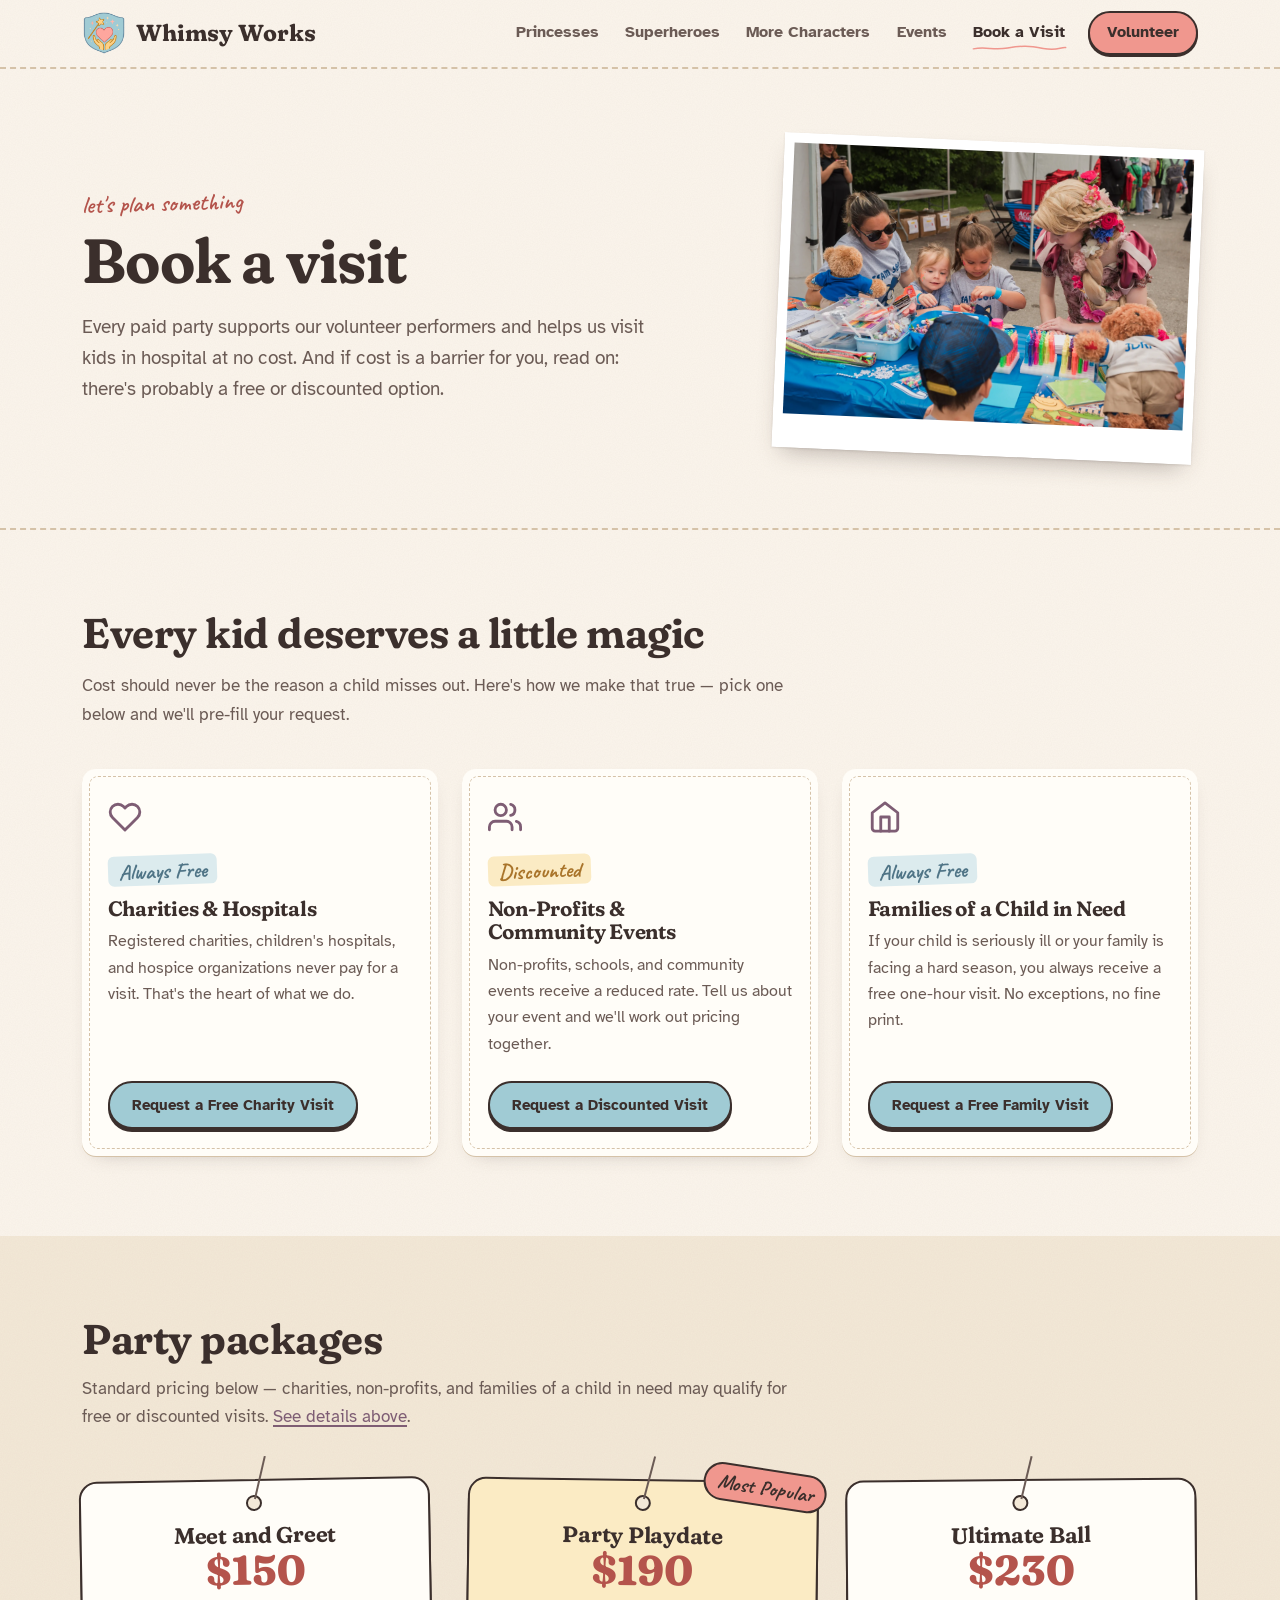
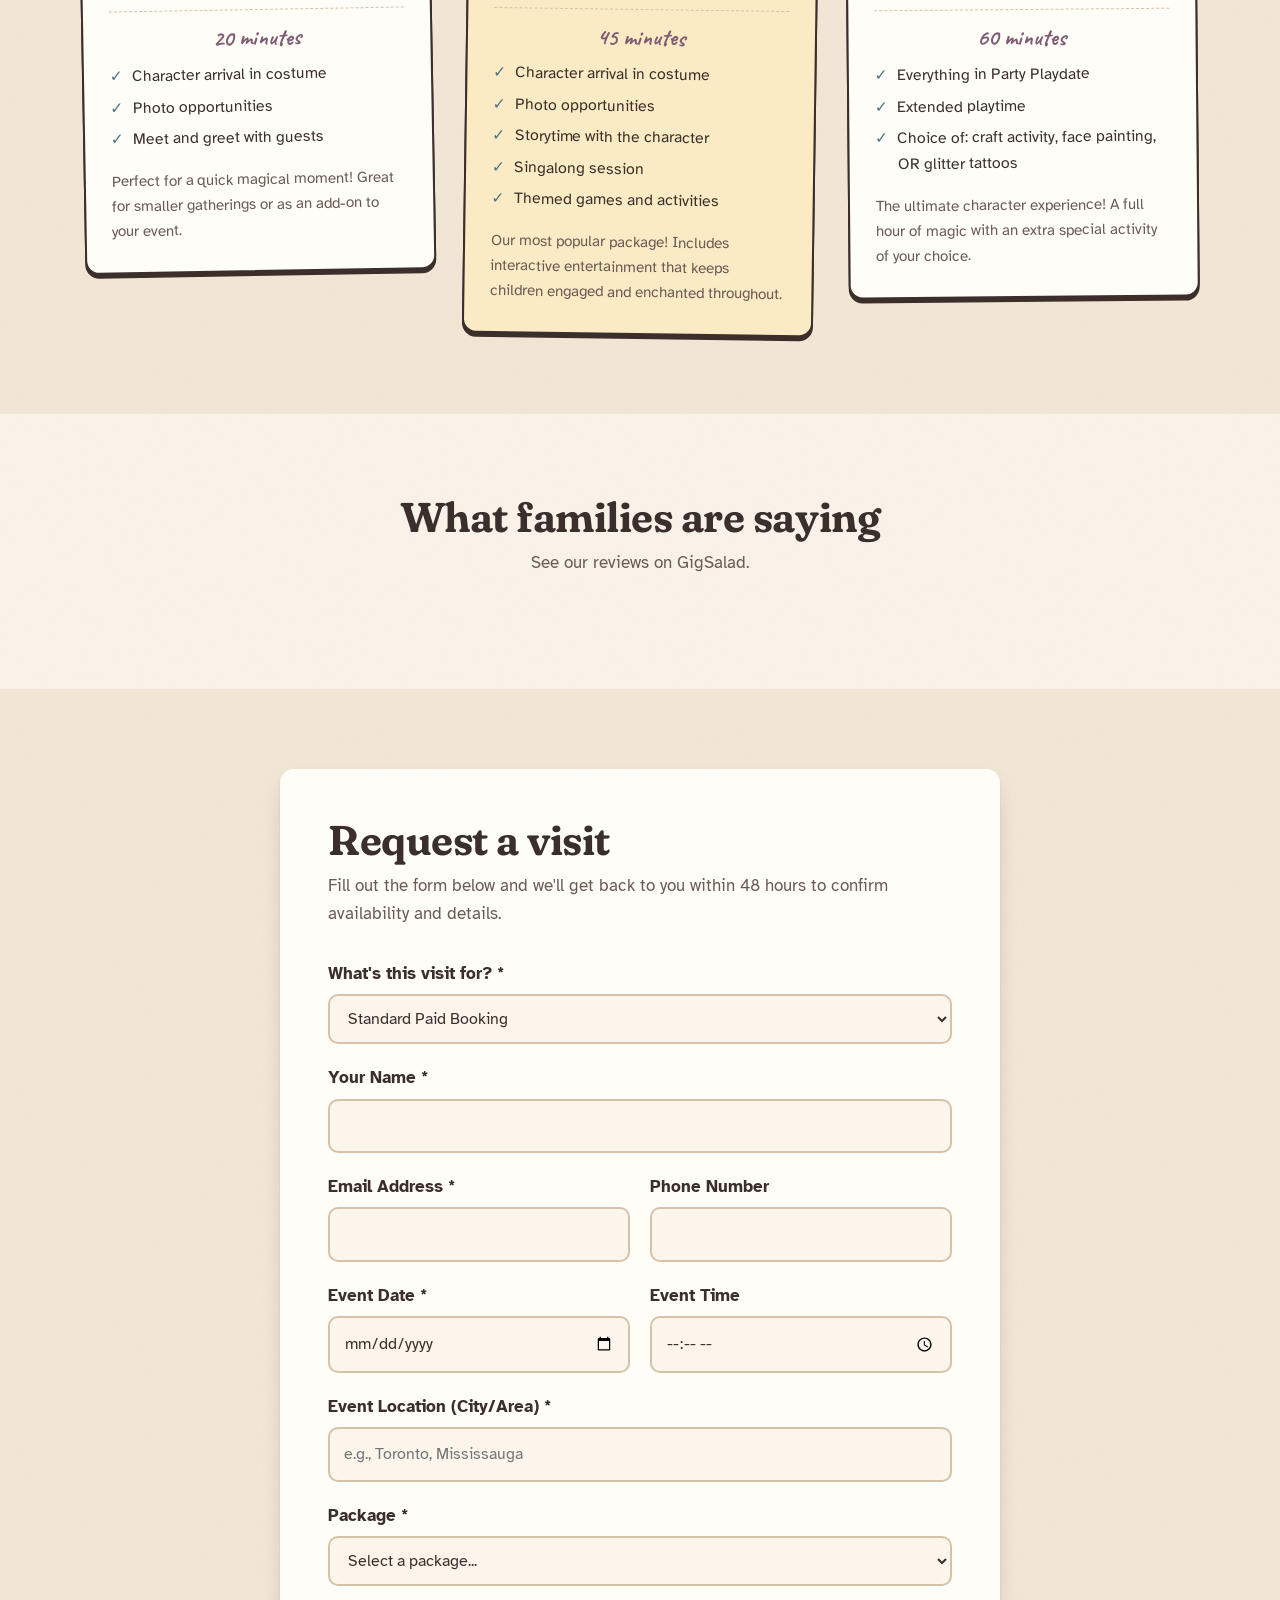
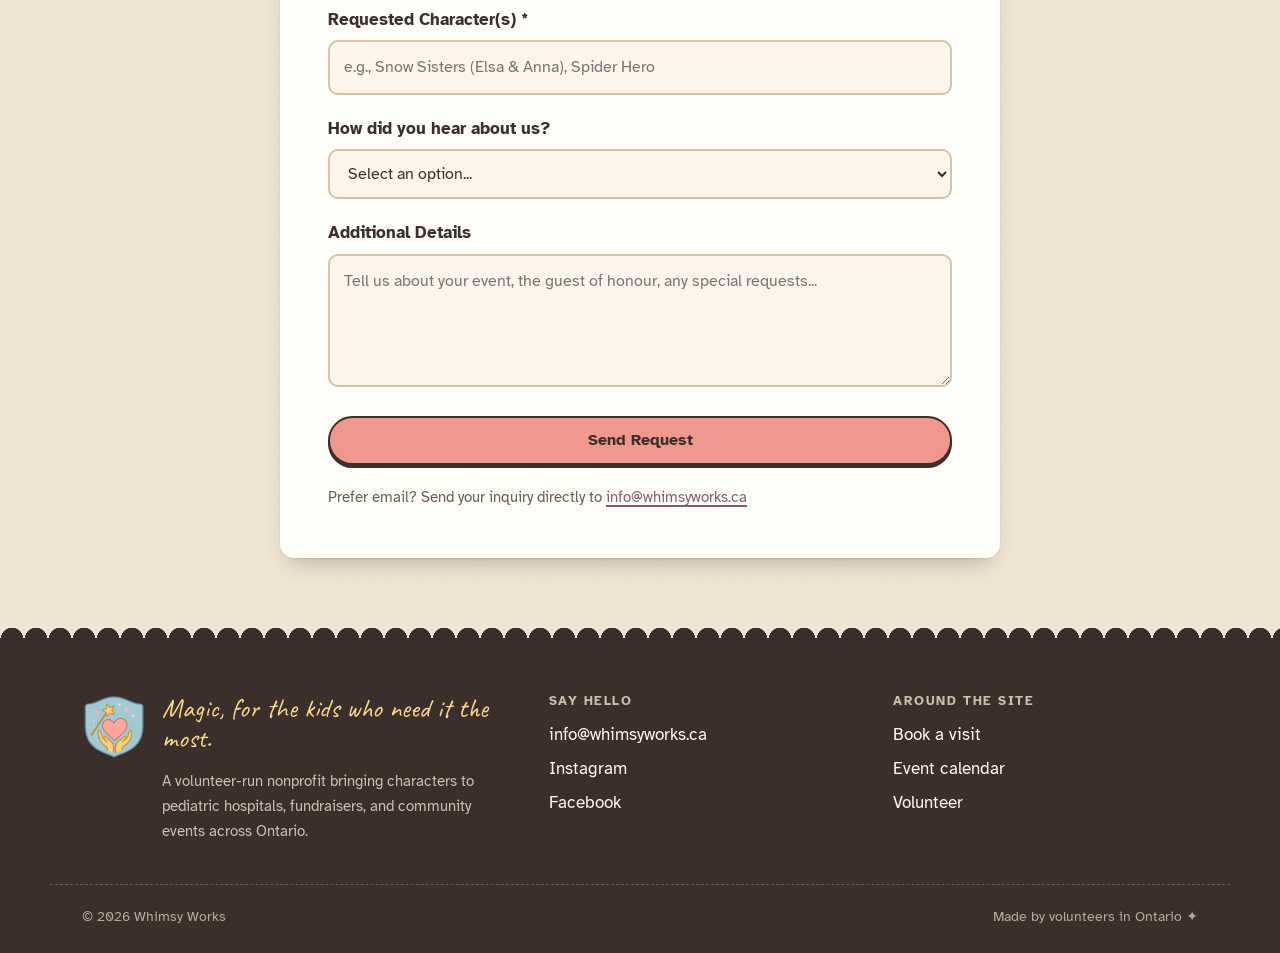
==== book.html @ db5d60ff "Redesign site with a homey, handmade look Warm paper background, flat colours from the shield logo, " ====
<!DOCTYPE html>
<html lang="en">
<head>
    <meta charset="UTF-8">
    <meta name="viewport" content="width=device-width, initial-scale=1.0">
    <title>Book a Visit - Whimsy Works</title>
    <link rel="icon" type="image/png" href="images/shield.webp">
    <meta name="description" content="Book a character visit for your party or event. Choose from our packages: Meet and Greet, Party Playdate, or Ultimate Ball.">
    <link rel="stylesheet" href="styles.css">
    <link rel="preconnect" href="https://fonts.googleapis.com">
    <link rel="preconnect" href="https://fonts.gstatic.com" crossorigin>
    <link href="https://fonts.googleapis.com/css2?family=Atkinson+Hyperlegible:ital,wght@0,400;0,700;1,400&family=Caveat:wght@500..700&family=Fraunces:ital,opsz,wght,SOFT,WONK@0,9..144,400..800,0..100,0..1;1,9..144,400..800,0..100,0..1&display=swap" rel="stylesheet">
</head>
<body>
    <!-- Header -->
    <header class="header">
        <div class="header-container">
            <a href="index.html" class="logo"><img src="images/shield.webp" alt="" class="logo-img" width="44" height="44">Whimsy Works</a>
            <button class="mobile-menu-btn" aria-label="Menu" aria-expanded="false">
                <span></span><span></span><span></span>
            </button>
            <nav class="nav" aria-label="Main">
                <a href="princesses.html" class="nav-link">Princesses</a>
                <a href="superheros.html" class="nav-link">Superheroes</a>
                <a href="more-characters.html" class="nav-link">More Characters</a>
                <a href="events.html" class="nav-link">Events</a>
                <a href="book.html" class="nav-link" aria-current="page">Book a Visit</a>
                <a href="volunteer.html" class="nav-link btn-primary">Volunteer</a>
            </nav>
        </div>
    </header>

    <!-- Page Hero -->
    <section class="page-hero page-hero-book">
        <div class="page-hero-overlay"></div>
        <div class="page-hero-content">
            <p class="kicker">let's plan something</p>
            <h1>Book a visit</h1>
            <p>Every paid party supports our volunteer performers and helps us visit kids in hospital at no cost. And if cost is a barrier for you, read on: there's probably a free or discounted option.</p>
        </div>
        <img src="images/event-5.webp" alt="Rapunzel making crafts with kids at a community event" class="page-hero-bg">
    </section>

    <!-- Community & Charity Access -->
    <section class="access-section" id="access-section">
        <div class="container">
            <h2>Every kid deserves a little magic</h2>
            <p class="access-intro">Cost should never be the reason a child misses out. Here's how we make that true — pick one below and we'll pre-fill your request.</p>
            <div class="access-grid">
                <div class="access-card">
                    <div class="access-icon" aria-hidden="true"><svg xmlns="http://www.w3.org/2000/svg" width="44" height="44" viewBox="0 0 24 24" fill="none" stroke="currentColor" stroke-width="2" stroke-linecap="round" stroke-linejoin="round"><path d="M20.84 4.61a5.5 5.5 0 0 0-7.78 0L12 5.67l-1.06-1.06a5.5 5.5 0 0 0-7.78 7.78l1.06 1.06L12 21.23l7.78-7.78 1.06-1.06a5.5 5.5 0 0 0 0-7.78z"/></svg></div>
                    <div class="access-badge access-badge-free">Always Free</div>
                    <h3>Charities &amp; Hospitals</h3>
                    <p>Registered charities, children's hospitals, and hospice organizations never pay for a visit. That's the heart of what we do.</p>
                    <button type="button" class="btn btn-secondary access-cta" data-visit-type="Charity or Hospital Visit (Free)">Request a Free Charity Visit</button>
                </div>
                <div class="access-card">
                    <div class="access-icon" aria-hidden="true"><svg xmlns="http://www.w3.org/2000/svg" width="44" height="44" viewBox="0 0 24 24" fill="none" stroke="currentColor" stroke-width="2" stroke-linecap="round" stroke-linejoin="round"><path d="M17 21v-2a4 4 0 0 0-4-4H5a4 4 0 0 0-4 4v2"/><circle cx="9" cy="7" r="4"/><path d="M23 21v-2a4 4 0 0 0-3-3.87"/><path d="M16 3.13a4 4 0 0 1 0 7.75"/></svg></div>
                    <div class="access-badge access-badge-discount">Discounted</div>
                    <h3>Non-Profits &amp; Community Events</h3>
                    <p>Non-profits, schools, and community events receive a reduced rate. Tell us about your event and we'll work out pricing together.</p>
                    <button type="button" class="btn btn-secondary access-cta" data-visit-type="Non-Profit / Community Event (Discounted)">Request a Discounted Visit</button>
                </div>
                <div class="access-card">
                    <div class="access-icon" aria-hidden="true"><svg xmlns="http://www.w3.org/2000/svg" width="44" height="44" viewBox="0 0 24 24" fill="none" stroke="currentColor" stroke-width="2" stroke-linecap="round" stroke-linejoin="round"><path d="M3 9l9-7 9 7v11a2 2 0 0 1-2 2H5a2 2 0 0 1-2-2z"/><polyline points="9 22 9 12 15 12 15 22"/></svg></div>
                    <div class="access-badge access-badge-free">Always Free</div>
                    <h3>Families of a Child in Need</h3>
                    <p>If your child is seriously ill or your family is facing a hard season, you always receive a free one-hour visit. No exceptions, no fine print.</p>
                    <button type="button" class="btn btn-secondary access-cta" data-visit-type="Family of a Child in Need (Free 1-Hour Visit)">Request a Free Family Visit</button>
                </div>
            </div>
        </div>
    </section>

    <!-- Packages Section -->
    <section class="packages">
        <div class="container">
            <h2>Party packages</h2>
            <p class="packages-note">Standard pricing below — charities, non-profits, and families of a child in need may qualify for free or discounted visits. <a href="#access-section">See details above</a>.</p>
            <div class="packages-grid">
                <!-- Meet and Greet -->
                <div class="package-card">
                    <div class="package-header">
                        <h3>Meet and Greet</h3>
                        <p class="package-price">$150</p>
                    </div>
                    <div class="package-body">
                        <p class="package-duration">20 minutes</p>
                        <ul class="package-features">
                            <li>Character arrival in costume</li>
                            <li>Photo opportunities</li>
                            <li>Meet and greet with guests</li>
                        </ul>
                        <p class="package-description">Perfect for a quick magical moment! Great for smaller gatherings or as an add-on to your event.</p>
                    </div>
                </div>

                <!-- Party Playdate -->
                <div class="package-card featured">
                    <div class="package-badge">Most Popular</div>
                    <div class="package-header">
                        <h3>Party Playdate</h3>
                        <p class="package-price">$190</p>
                    </div>
                    <div class="package-body">
                        <p class="package-duration">45 minutes</p>
                        <ul class="package-features">
                            <li>Character arrival in costume</li>
                            <li>Photo opportunities</li>
                            <li>Storytime with the character</li>
                            <li>Singalong session</li>
                            <li>Themed games and activities</li>
                        </ul>
                        <p class="package-description">Our most popular package! Includes interactive entertainment that keeps children engaged and enchanted throughout.</p>
                    </div>
                </div>

                <!-- Ultimate Ball -->
                <div class="package-card">
                    <div class="package-header">
                        <h3>Ultimate Ball</h3>
                        <p class="package-price">$230</p>
                    </div>
                    <div class="package-body">
                        <p class="package-duration">60 minutes</p>
                        <ul class="package-features">
                            <li>Everything in Party Playdate</li>
                            <li>Extended playtime</li>
                            <li>Choice of: craft activity, face painting, OR glitter tattoos</li>
                        </ul>
                        <p class="package-description">The ultimate character experience! A full hour of magic with an extra special activity of your choice.</p>
                    </div>
                </div>
            </div>
        </div>
    </section>

    <!-- Reviews Section -->
    <section class="reviews-section">
        <div class="container">
            <h2>What families are saying</h2>
            <p class="reviews-intro">See our reviews on GigSalad.</p>
            <div class="reviews-widget-wrapper">
                <div id="gigsalad-reviews-widget"></div>
                <script>var gsReviewWidget;(function(d,t){var s=d.createElement(t),options={path:'266916',maxWidth:600,count:3};s.src='https://www.gigsalad.com/js/gigsalad-reviews-widget.min.js';s.onload=s.onreadystatechange=function(){var rs=this.readyState;if(rs)if(rs!='complete')if(rs!='loaded')return;try{gsReviewWidget=new GsReviewsWidget(options);gsReviewWidget.display();}catch(e){}};var scr=d.getElementsByTagName(t)[0];var par=scr.parentNode;par.insertBefore(s,scr);})(document,'script');</script>
            </div>
        </div>
    </section>

    <!-- Booking Form Section -->
    <section class="booking-form-section" id="request-a-visit">
        <div class="container">
            <div class="form-wrapper">
                <h2>Request a visit</h2>
                <p>Fill out the form below and we'll get back to you within 48 hours to confirm availability and details.</p>

                <form class="booking-form" id="booking-form" action="https://api.web3forms.com/submit" method="POST">
                                        <input type="hidden" name="access_key" value="8b699752-5b68-4b1d-9267-5977ebfcdfd6">
                    <input type="hidden" name="subject" value="New Booking Request — Whimsy Works">
                    <input type="hidden" name="from_name" value="Whimsy Works Website">
                    <!-- Honeypot spam filter -->
                    <input type="checkbox" name="botcheck" style="display:none">

                    <div class="form-group">
                        <label for="visit-type">What's this visit for? *</label>
                        <select id="visit-type" name="visit-type" required>
                            <option value="Standard Paid Booking">Standard Paid Booking</option>
                            <option value="Charity or Hospital Visit (Free)">Charity or Hospital Visit (Free)</option>
                            <option value="Non-Profit / Community Event (Discounted)">Non-Profit / Community Event (Discounted)</option>
                            <option value="Family of a Child in Need (Free 1-Hour Visit)">Family of a Child in Need (Free 1-Hour Visit)</option>
                        </select>
                        <p id="visit-type-note" class="visit-type-note" style="display:none;"></p>
                    </div>

                    <div class="form-group">
                        <label for="name">Your Name *</label>
                        <input type="text" id="name" name="name" required>
                    </div>

                    <div class="form-row">
                        <div class="form-group">
                            <label for="email">Email Address *</label>
                            <input type="email" id="email" name="email" required>
                        </div>
                        <div class="form-group">
                            <label for="phone">Phone Number</label>
                            <input type="tel" id="phone" name="phone">
                        </div>
                    </div>

                    <div class="form-row">
                        <div class="form-group">
                            <label for="event-date">Event Date *</label>
                            <input type="date" id="event-date" name="event-date" required>
                        </div>
                        <div class="form-group">
                            <label for="event-time">Event Time</label>
                            <input type="time" id="event-time" name="event-time">
                        </div>
                    </div>

                    <div class="form-group">
                        <label for="location">Event Location (City/Area) *</label>
                        <input type="text" id="location" name="location" placeholder="e.g., Toronto, Mississauga" required>
                    </div>

                    <div class="form-group">
                        <label for="package">Package *</label>
                        <select id="package" name="package" required>
                            <option value="">Select a package...</option>
                            <option value="Meet and Greet ($150 - 20 min)">Meet and Greet ($150 - 20 min)</option>
                            <option value="Party Playdate ($190 - 45 min)">Party Playdate ($190 - 45 min)</option>
                            <option value="Ultimate Ball ($230 - 60 min)">Ultimate Ball ($230 - 60 min)</option>
                        </select>
                    </div>

                    <div class="form-group">
                        <label for="character">Requested Character(s) *</label>
                        <input type="text" id="character" name="character" placeholder="e.g., Snow Sisters (Elsa & Anna), Spider Hero" required>
                    </div>

                    <div class="form-group">
                        <label for="how-heard">How did you hear about us?</label>
                        <select id="how-heard" name="how-heard">
                            <option value="">Select an option...</option>
                            <option value="Through Starlight">Through Starlight</option>
                            <option value="Through the Children's Book Bank">Through the Children's Book Bank</option>
                            <option value="Another charity event">Another charity event</option>
                            <option value="Heard from a friend">Heard from a friend</option>
                            <option value="Other">Other</option>
                        </select>
                    </div>

                    <div class="form-group">
                        <label for="details">Additional Details</label>
                        <textarea id="details" name="details" rows="4" placeholder="Tell us about your event, the guest of honour, any special requests..."></textarea>
                    </div>

                    <button type="submit" class="btn btn-primary btn-full" id="booking-submit">Send Request</button>

                    <div id="booking-success" style="display:none" class="booking-success">
                        <p>Got it, thank you! We'll be in touch within 48 hours.</p>
                    </div>
                    <div id="booking-error" style="display:none" class="booking-error">
                        <p>Something went wrong. Please email us directly at <a href="mailto:info@whimsyworks.ca">info@whimsyworks.ca</a>.</p>
                    </div>
                </form>

                <p class="form-note">Prefer email? Send your inquiry directly to <a href="mailto:info@whimsyworks.ca">info@whimsyworks.ca</a></p>
            </div>
        </div>
    </section>

    <!-- Footer -->
    <footer class="footer">
        <div class="container footer-inner">
            <div class="footer-brand">
                <img src="images/shield.webp" alt="" class="footer-shield" width="64" height="64">
                <div>
                    <p class="footer-tagline">Magic, for the kids who need it the most.</p>
                    <p class="footer-small">A volunteer-run nonprofit bringing characters to pediatric hospitals, fundraisers, and community events across Ontario.</p>
                </div>
            </div>
            <div class="footer-col">
                <h4>Say hello</h4>
                <ul>
                    <li><a href="mailto:info@whimsyworks.ca">info@whimsyworks.ca</a></li>
                    <li><a href="https://instagram.com/WhimsyWorking" target="_blank" rel="noopener">Instagram</a></li>
                    <li><a href="https://facebook.com/WhimsyWorking" target="_blank" rel="noopener">Facebook</a></li>
                </ul>
            </div>
            <div class="footer-col">
                <h4>Around the site</h4>
                <ul>
                    <li><a href="book.html">Book a visit</a></li>
                    <li><a href="events.html">Event calendar</a></li>
                    <li><a href="volunteer.html">Volunteer</a></li>
                </ul>
            </div>
        </div>
        <div class="container footer-bottom">
            <p>&copy; <span class="footer-year">2026</span> Whimsy Works</p>
            <p>Made by volunteers in Ontario ✦</p>
        </div>
    </footer>

    <script src="script.js"></script>
</body>
</html>
---- styles.css ----
/* =============================================
   WHIMSY WORKS — stylesheet
   ---------------------------------------------
   The look: a craft table. Warm paper, taped-up
   snapshots, stitched edges, handwritten notes.
   Colours come straight from the shield logo.
   ============================================= */

:root {
    /* Paper & ink */
    --paper: #FBF5EC;
    --paper-deep: #F3E8D7;
    --card: #FFFDF8;
    --ink: #3B2F2C;
    --ink-soft: #6B5B55;
    --line: #E6D8C4;
    --line-strong: #D5C2A8;

    /* From the shield */
    --sky: #A0CBD4;
    --sky-soft: #DCEBEE;
    --sky-deep: #4F7486;
    --coral: #F0978E;
    --coral-soft: #FCE1DC;
    --coral-deep: #B4544C;
    --butter: #F6D68E;
    --butter-soft: #FBEBC4;
    --butter-deep: #A9742A;
    --mauve: #7E5D74;
    --mauve-soft: #EDE3EA;

    --font-display: 'Fraunces', Georgia, 'Times New Roman', serif;
    --font-body: 'Atkinson Hyperlegible', system-ui, -apple-system, 'Segoe UI', sans-serif;
    --font-hand: 'Caveat', 'Comic Sans MS', cursive;

    --radius: 14px;
    --max-width: 1180px;
    --gutter: clamp(1rem, 4vw, 2rem);

    --shadow-photo: 0 1px 2px rgba(59, 47, 44, 0.10), 0 12px 24px -10px rgba(59, 47, 44, 0.35);

    /* Paper grain — a tiny inline SVG, so no extra request */
    --grain: url("data:image/svg+xml,%3Csvg xmlns='http://www.w3.org/2000/svg' width='180' height='180'%3E%3Cfilter id='n'%3E%3CfeTurbulence type='fractalNoise' baseFrequency='.85' numOctaves='2' stitchTiles='stitch'/%3E%3CfeColorMatrix values='0 0 0 0 .42 0 0 0 0 .33 0 0 0 0 .24 0 0 0 .07 0'/%3E%3C/filter%3E%3Crect width='100%25' height='100%25' filter='url(%23n)'/%3E%3C/svg%3E");
    /* Hand-drawn underline */
    --squiggle: url("data:image/svg+xml,%3Csvg xmlns='http://www.w3.org/2000/svg' viewBox='0 0 200 14' preserveAspectRatio='none'%3E%3Cpath d='M3 9 C 30 3, 45 13, 75 7 S 120 2, 150 8 S 185 5, 197 6' fill='none' stroke='%23F0978E' stroke-width='3.5' stroke-linecap='round'/%3E%3C/svg%3E");
}

/* ---------- Base ---------- */
*, *::before, *::after { box-sizing: border-box; margin: 0; padding: 0; }

html { scroll-behavior: smooth; -webkit-text-size-adjust: 100%; }

body {
    font-family: var(--font-body);
    font-size: 1.0625rem;
    line-height: 1.65;
    color: var(--ink);
    background: var(--paper) var(--grain);
    overflow-x: hidden;
}

img { max-width: 100%; height: auto; display: block; }

a { color: var(--mauve); text-decoration-thickness: 1.5px; text-underline-offset: 3px; }
a:hover { color: var(--coral-deep); }

h1, h2, h3, h4 {
    font-family: var(--font-display);
    font-variation-settings: "SOFT" 100, "WONK" 1;
    font-weight: 650;
    line-height: 1.12;
    letter-spacing: -0.012em;
    color: var(--ink);
    text-wrap: balance;
}

h1 { font-size: clamp(2.3rem, 5.5vw, 3.9rem); }
h2 { font-size: clamp(1.8rem, 3.6vw, 2.6rem); }
h3 { font-size: 1.3rem; }

p + p { margin-top: 1em; }

strong { font-weight: 700; }

:focus-visible { outline: 3px solid var(--sky-deep); outline-offset: 3px; border-radius: 4px; }

[id] { scroll-margin-top: 96px; }

.container {
    width: 100%;
    max-width: var(--max-width);
    margin: 0 auto;
    padding: 0 var(--gutter);
}

/* ---------- Little reusable bits ---------- */

/* Handwritten note text */
.hand,
.kicker {
    font-family: var(--font-hand);
    font-weight: 600;
    line-height: 1.15;
}

.kicker {
    font-size: 1.45rem;
    color: var(--coral-deep);
    margin-bottom: 0.4rem;
    transform: rotate(-1.5deg);
    transform-origin: left;
}

.squiggle {
    background: var(--squiggle) no-repeat left bottom / 100% 0.38em;
    padding-bottom: 0.12em;
}

.section-head { max-width: 640px; margin-bottom: 2.5rem; }
.section-head p { color: var(--ink-soft); margin-top: 0.75rem; }
.section-head.center { margin-left: auto; margin-right: auto; text-align: center; }
.section-head.center .kicker { transform-origin: center; }

/* Polaroid-style snapshot */
.snap {
    position: relative;
    background: #fff;
    padding: 10px 10px 0;
    box-shadow: var(--shadow-photo);
    transform: rotate(var(--tilt, 0deg));
}

.snap img {
    width: 100%;
    aspect-ratio: var(--ratio, 4 / 5);
    object-fit: cover;
    object-position: var(--focus, center top);
    background: var(--paper-deep);
}

.snap figcaption {
    font-family: var(--font-hand);
    font-size: 1.35rem;
    font-weight: 600;
    line-height: 1.15;
    color: var(--ink);
    text-align: center;
    padding: 0.55rem 0.4rem 0.7rem;
}

/* Washi tape */
.taped::before {
    content: "";
    position: absolute;
    z-index: 3;
    top: -13px;
    left: 50%;
    width: 92px;
    height: 26px;
    transform: translateX(-50%) rotate(var(--tape-tilt, -4deg));
    background: rgba(246, 214, 142, 0.78);
    clip-path: polygon(0 10%, 5% 0, 95% 8%, 100% 0, 97% 50%, 100% 100%, 94% 92%, 5% 100%, 0 90%, 3% 50%);
}
.taped.tape-sky::before { background: rgba(160, 203, 212, 0.8); }
.taped.tape-coral::before { background: rgba(240, 151, 142, 0.7); }

/* Stitched card: a dashed "seam" just inside the edge */
.stitched {
    position: relative;
    background: var(--card);
    border-radius: var(--radius);
    box-shadow: 0 1px 0 var(--line-strong), 0 8px 20px -14px rgba(59, 47, 44, 0.4);
}
.stitched::after {
    content: "";
    position: absolute;
    inset: 7px;
    border: 1.5px dashed var(--line-strong);
    border-radius: calc(var(--radius) - 5px);
    pointer-events: none;
}

/* ---------- Buttons ---------- */
.btn {
    display: inline-flex;
    align-items: center;
    justify-content: center;
    gap: 0.5rem;
    font-family: var(--font-body);
    font-weight: 700;
    font-size: 1rem;
    line-height: 1.2;
    padding: 0.8rem 1.4rem;
    border-radius: 999px;
    border: 2px solid var(--ink);
    background: var(--card);
    color: var(--ink);
    text-decoration: none;
    box-shadow: 0 3px 0 var(--ink);
    cursor: pointer;
    transition: transform 0.12s ease, box-shadow 0.12s ease, background-color 0.15s ease;
}
.btn:hover { color: var(--ink); transform: translateY(-1px); box-shadow: 0 4px 0 var(--ink); }
.btn:active { transform: translateY(2px); box-shadow: 0 1px 0 var(--ink); }
.btn:disabled { opacity: 0.6; cursor: wait; }

.btn-primary, .btn-hero { background: var(--coral); }
.btn-primary:hover, .btn-hero:hover { background: #F4A8A0; }
.btn-secondary { background: var(--sky); }
.btn-secondary:hover { background: #B3D6DE; }
.btn-butter { background: var(--butter); }
.btn-outline, .btn-outline-dark, .btn-ghost { background: transparent; }
.btn-outline:hover, .btn-outline-dark:hover, .btn-ghost:hover { background: var(--card); }
.btn-full { width: 100%; }
.btn-sm { padding: 0.5rem 1rem; font-size: 0.92rem; }

.btn-row { display: flex; flex-wrap: wrap; gap: 0.9rem; align-items: center; }

/* ---------- Header ---------- */
.header {
    position: sticky;
    top: 0;
    z-index: 100;
    background: var(--paper) var(--grain);
    border-bottom: 2px dashed var(--line-strong);
}

.header-container {
    display: flex;
    align-items: center;
    justify-content: space-between;
    gap: 1rem;
    max-width: var(--max-width);
    margin: 0 auto;
    padding: 0.7rem var(--gutter);
}

.logo {
    display: flex;
    align-items: center;
    gap: 0.6rem;
    font-family: var(--font-display);
    font-variation-settings: "SOFT" 100, "WONK" 1;
    font-size: 1.45rem;
    font-weight: 700;
    color: var(--ink);
    text-decoration: none;
    white-space: nowrap;
}
.logo:hover { color: var(--ink); }
.logo-img { width: 44px; height: 44px; transition: transform 0.3s ease; }
.logo:hover .logo-img { transform: rotate(-8deg); }

.nav { display: flex; align-items: center; gap: 0.25rem; }

.nav-link {
    position: relative;
    font-weight: 700;
    font-size: 0.98rem;
    color: var(--ink-soft);
    text-decoration: none;
    padding: 0.45rem 0.7rem;
    border-radius: 8px;
}
.nav-link:hover { color: var(--ink); }
.nav-link[aria-current="page"] { color: var(--ink); }
.nav-link:not(.btn-primary)[aria-current="page"]::after,
.nav-link:not(.btn-primary):hover::after {
    content: "";
    position: absolute;
    left: 0.6rem;
    right: 0.6rem;
    bottom: 0.15rem;
    height: 0.4em;
    background: var(--squiggle) no-repeat center / 100% 100%;
}

.nav .btn-primary {
    margin-left: 0.5rem;
    color: var(--ink);
    background: var(--coral);
    border: 2px solid var(--ink);
    border-radius: 999px;
    padding: 0.45rem 1.05rem;
    box-shadow: 0 2px 0 var(--ink);
}
.nav .btn-primary:hover { background: #F4A8A0; }

.mobile-menu-btn {
    display: none;
    flex-direction: column;
    justify-content: center;
    gap: 5px;
    width: 46px;
    height: 46px;
    padding: 11px;
    background: var(--card);
    border: 2px solid var(--ink);
    border-radius: 12px;
    cursor: pointer;
}
.mobile-menu-btn span {
    display: block;
    height: 2.5px;
    background: var(--ink);
    border-radius: 2px;
    transition: transform 0.25s ease, opacity 0.2s ease;
}
.mobile-menu-btn.active span:nth-child(1) { transform: translateY(7.5px) rotate(45deg); }
.mobile-menu-btn.active span:nth-child(2) { opacity: 0; }
.mobile-menu-btn.active span:nth-child(3) { transform: translateY(-7.5px) rotate(-45deg); }

@media (max-width: 960px) {
    .mobile-menu-btn { display: flex; }
    .nav {
        display: none;
        position: absolute;
        top: 100%;
        left: 0;
        right: 0;
        flex-direction: column;
        align-items: stretch;
        gap: 0;
        padding: 0.5rem var(--gutter) 1.25rem;
        background: var(--paper) var(--grain);
        border-bottom: 2px dashed var(--line-strong);
        box-shadow: 0 14px 20px -16px rgba(59, 47, 44, 0.35);
    }
    .nav.active { display: flex; }
    .nav-link { padding: 0.8rem 0.25rem; font-size: 1.1rem; border-bottom: 1px dashed var(--line); border-radius: 0; }
    .nav-link:not(.btn-primary)[aria-current="page"]::after,
    .nav-link:not(.btn-primary):hover::after { display: none; }
    .nav-link[aria-current="page"] { color: var(--coral-deep); }
    .nav .btn-primary { margin: 1rem 0 0; text-align: center; border-bottom: 2px solid var(--ink); }
}

/* ---------- Footer ---------- */
.footer {
    margin-top: 0;
    background: var(--ink);
    color: #EFE6DA;
    padding: 3.5rem 0 1.5rem;
    position: relative;
}
/* scalloped top edge, like a bunting / pinking-shear cut */
.footer::before {
    content: "";
    position: absolute;
    top: -11px;
    left: 0;
    right: 0;
    height: 12px;
    background: radial-gradient(circle at 12px 12px, var(--ink) 11px, transparent 11.5px) repeat-x;
    background-size: 24px 12px;
}

.footer-inner {
    display: grid;
    grid-template-columns: 1.4fr 1fr 1fr;
    gap: 2.5rem;
}

.footer-brand { display: flex; gap: 1rem; align-items: flex-start; }
.footer-shield { width: 64px; height: auto; flex-shrink: 0; }
.footer-tagline {
    font-family: var(--font-hand);
    font-size: 1.7rem;
    line-height: 1.1;
    color: var(--butter);
    margin-bottom: 0.5rem;
}
.footer-small { color: #CDBFB0; font-size: 0.95rem; }

.footer h4 {
    font-family: var(--font-body);
    font-size: 0.8rem;
    letter-spacing: 0.12em;
    text-transform: uppercase;
    color: #CDBFB0;
    margin-bottom: 0.8rem;
}
.footer-col ul { list-style: none; display: grid; gap: 0.35rem; }
.footer a { color: #FFF7EC; text-decoration: none; }
.footer a:hover { color: var(--butter); text-decoration: underline; }

.footer-bottom {
    margin-top: 2.5rem;
    padding-top: 1.25rem;
    border-top: 1.5px dashed rgba(239, 230, 218, 0.25);
    font-size: 0.88rem;
    color: #B8A999;
    display: flex;
    flex-wrap: wrap;
    justify-content: space-between;
    gap: 0.5rem;
}
.footer-bottom p + p { margin-top: 0; }

@media (max-width: 820px) {
    .footer-inner { grid-template-columns: 1fr 1fr; }
    .footer-brand { grid-column: 1 / -1; }
}
@media (max-width: 480px) {
    .footer-inner { grid-template-columns: 1fr; }
}

/* =============================================
   HOMEPAGE
   ============================================= */
.section { padding: clamp(3.5rem, 8vw, 6rem) 0; }
.section-alt { background: var(--paper-deep) var(--grain); }

/* ---------- Hero ---------- */
.home-hero { padding: clamp(2.5rem, 6vw, 4.5rem) 0 clamp(3.5rem, 8vw, 6rem); overflow: hidden; }

.home-hero-grid {
    display: grid;
    grid-template-columns: 1.08fr 1fr;
    gap: clamp(2rem, 5vw, 4rem);
    align-items: center;
}

.home-hero h1 { margin-bottom: 1.25rem; }
.home-hero .lede { font-size: 1.2rem; color: var(--ink-soft); max-width: 34rem; margin-bottom: 2rem; }

.hero-note {
    margin-top: 2rem;
    display: inline-flex;
    gap: 0.6rem;
    align-items: flex-start;
    max-width: 30rem;
    padding: 0.8rem 1rem;
    background: var(--butter-soft);
    border-radius: 6px;
    transform: rotate(-0.8deg);
    box-shadow: 0 6px 14px -10px rgba(59, 47, 44, 0.45);
    font-size: 0.97rem;
}
.hero-note .hand { font-size: 1.35rem; color: var(--butter-deep); line-height: 1; }

.photo-pile {
    position: relative;
    min-height: 580px;
}
.photo-pile .snap { position: absolute; }
.photo-pile .pile-a { width: 60%; right: 2%; top: 0; --tilt: 3deg; --ratio: 3 / 4; z-index: 3; }
.photo-pile .pile-b { width: 56%; left: 0; bottom: 0; --tilt: -5deg; --ratio: 4 / 3; --focus: center 30%; z-index: 2; }
.photo-pile .doodle {
    position: absolute;
    left: 6%;
    top: 6%;
    width: 78px;
    color: var(--coral);
    transform: rotate(-12deg);
}

@media (max-width: 860px) {
    .home-hero-grid { grid-template-columns: 1fr; }
    .photo-pile { min-height: 0; display: grid; grid-template-columns: 1fr 1fr; gap: 1rem; margin-top: 1rem; }
    .photo-pile .snap { position: relative; width: auto; left: auto; right: auto; top: auto; bottom: auto; }
    .photo-pile .pile-b { margin-top: 2.5rem; }
    .photo-pile .doodle { display: none; }
}

/* ---------- Our story ---------- */
.story-grid {
    display: grid;
    grid-template-columns: 0.85fr 1.15fr;
    gap: clamp(2rem, 6vw, 5rem);
    align-items: center;
}
.story-photo { --tilt: -2.5deg; --ratio: 4 / 3; --focus: center 35%; max-width: 480px; }
.story-text h2 { margin-bottom: 1.25rem; }
.story-text p { color: var(--ink-soft); }

.big-stat {
    display: flex;
    gap: 1.1rem;
    align-items: center;
    margin-top: 2rem;
    padding: 1.25rem 1.5rem;
}
.big-stat .num {
    font-family: var(--font-display);
    font-variation-settings: "SOFT" 100, "WONK" 1;
    font-size: 3.4rem;
    font-weight: 750;
    line-height: 1;
    color: var(--coral-deep);
    position: relative;
    padding: 0.2rem 0.5rem;
}
/* hand-drawn circle around the number */
.big-stat .num::after {
    content: "";
    position: absolute;
    inset: -0.35rem -0.4rem;
    border: 2.5px solid var(--coral);
    border-radius: 52% 48% 55% 45% / 55% 50% 50% 45%;
    transform: rotate(-6deg);
}
.big-stat p { color: var(--ink); margin: 0; font-size: 1.02rem; }

@media (max-width: 820px) {
    .story-grid { grid-template-columns: 1fr; }
    .story-photo { margin: 0 auto; }
    .big-stat { flex-direction: column; align-items: flex-start; }
}

/* ---------- Scrapbook ---------- */
.scrapbook {
    display: grid;
    grid-template-columns: repeat(auto-fit, minmax(230px, 1fr));
    gap: 2.75rem 2rem;
    align-items: start;
}
.scrapbook .snap { --ratio: 4 / 3; }
.scrapbook .snap:nth-child(3n+1) { --tilt: -2deg; --tape-tilt: -6deg; }
.scrapbook .snap:nth-child(3n+2) { --tilt: 1.5deg; --tape-tilt: 3deg; margin-top: 1.5rem; }
.scrapbook .snap:nth-child(3n)   { --tilt: -0.75deg; --tape-tilt: -2deg; }
.scrapbook .snap figcaption small {
    display: block;
    font-family: var(--font-body);
    font-size: 0.9rem;
    font-weight: 400;
    line-height: 1.45;
    color: var(--ink-soft);
    text-align: left;
    margin-top: 0.35rem;
}
.scrapbook-foot { margin-top: 3rem; text-align: center; }

/* ---------- Notes from families ---------- */
.notes-grid {
    display: grid;
    grid-template-columns: 1fr 1fr;
    gap: 2.5rem;
    max-width: 960px;
    margin: 0 auto;
}
.note {
    position: relative;
    padding: 2.25rem 2rem 1.75rem;
    background: var(--card);
    /* ruled notebook paper */
    background-image: repeating-linear-gradient(to bottom, transparent 0, transparent 31px, rgba(160, 203, 212, 0.45) 31px, rgba(160, 203, 212, 0.45) 32px);
    background-position: 0 14px;
    box-shadow: var(--shadow-photo);
    transform: rotate(var(--tilt, -1deg));
}
.note:nth-child(2) { --tilt: 1.2deg; }
.note blockquote {
    font-family: var(--font-display);
    font-variation-settings: "SOFT" 100;
    font-style: italic;
    font-size: 1.22rem;
    line-height: 32px;
    color: var(--ink);
}
.note cite {
    display: block;
    margin-top: 1rem;
    font-family: var(--font-hand);
    font-style: normal;
    font-size: 1.4rem;
    color: var(--mauve);
}
@media (max-width: 760px) { .notes-grid { grid-template-columns: 1fr; } }

/* ---------- Characters ---------- */
.cast-grid {
    display: grid;
    grid-template-columns: repeat(3, 1fr);
    gap: 2.5rem 2rem;
}
.cast-card { text-decoration: none; color: inherit; display: block; }
.cast-card .snap { --ratio: 4 / 5; transition: transform 0.25s ease; }
.cast-card:nth-child(1) .snap { --tilt: -2deg; }
.cast-card:nth-child(2) .snap { --tilt: 1.5deg; }
.cast-card:nth-child(3) .snap { --tilt: -1deg; }
.cast-card:hover .snap { transform: rotate(0deg) translateY(-4px); }
.cast-card h3 { margin-top: 1.25rem; }
.cast-card p { color: var(--ink-soft); margin-top: 0.35rem; font-size: 1rem; }
.cast-card .more { display: inline-block; margin-top: 0.5rem; font-weight: 700; color: var(--mauve); }
.cast-card:hover .more { color: var(--coral-deep); }

.custom-note {
    margin: 3.5rem auto 0;
    max-width: 640px;
    padding: 1.5rem 1.75rem;
    background: var(--sky-soft);
    border-radius: 6px;
    transform: rotate(-0.6deg);
    box-shadow: 0 8px 18px -12px rgba(59, 47, 44, 0.45);
    text-align: center;
}
.custom-note .hand { font-size: 1.7rem; color: var(--sky-deep); display: block; margin-bottom: 0.25rem; }

@media (max-width: 860px) { .cast-grid { grid-template-columns: 1fr 1fr; } }
@media (max-width: 540px) { .cast-grid { grid-template-columns: 1fr; max-width: 360px; margin: 0 auto; } }

/* ---------- Who pays for what ---------- */
.ways-grid {
    display: grid;
    grid-template-columns: repeat(4, 1fr);
    gap: 1.25rem;
}
.way { padding: 1.75rem 1.5rem 1.6rem; }
.way .tag {
    display: inline-block;
    font-family: var(--font-hand);
    font-size: 1.35rem;
    font-weight: 700;
    line-height: 1;
    padding: 0.35rem 0.7rem 0.3rem;
    border-radius: 6px;
    margin-bottom: 0.9rem;
    transform: rotate(-2deg);
}
.tag-free { background: var(--sky-soft); color: var(--sky-deep); }
.tag-discount { background: var(--butter-soft); color: var(--butter-deep); }
.tag-paid { background: var(--coral-soft); color: var(--coral-deep); }
.way h3 { font-size: 1.15rem; margin-bottom: 0.5rem; }
.way p { font-size: 0.98rem; color: var(--ink-soft); }
.ways-foot { margin-top: 2.5rem; display: flex; justify-content: center; }

@media (max-width: 960px) { .ways-grid { grid-template-columns: 1fr 1fr; } }
@media (max-width: 540px) { .ways-grid { grid-template-columns: 1fr; } }

/* ---------- Friends / partners ---------- */
.friends {
    padding: 3rem 0 3.5rem;
    border-top: 2px dashed var(--line-strong);
    border-bottom: 2px dashed var(--line-strong);
}
.friends h2 { font-family: var(--font-hand); font-size: 2rem; font-weight: 700; text-align: center; color: var(--ink-soft); margin-bottom: 1.5rem; }
.friends-row {
    display: flex;
    flex-wrap: wrap;
    justify-content: center;
    align-items: center;
    gap: 1.5rem 3rem;
}
.friends-row img {
    height: 64px;
    width: auto;
    mix-blend-mode: multiply;
    filter: saturate(0.85);
}
.friends-row img.square { height: 80px; border-radius: 10px; mix-blend-mode: normal; }

/* ---------- Join us ---------- */
.join-grid {
    display: grid;
    grid-template-columns: 1fr 1.1fr;
    gap: clamp(2rem, 5vw, 4rem);
    align-items: center;
}
.join-art img { mix-blend-mode: multiply; width: 100%; }
.join-text p { color: var(--ink-soft); margin: 1rem 0 1.75rem; }
@media (max-width: 820px) {
    .join-grid { grid-template-columns: 1fr; }
    .join-art { order: 2; }
}

/* =============================================
   SUBPAGES — shared page header
   ============================================= */
.page-hero {
    display: grid;
    grid-template-columns: 1.2fr 0.8fr;
    align-items: center;
    gap: clamp(1.5rem, 5vw, 4rem);
    padding: clamp(2.5rem, 6vw, 4.5rem) max(var(--gutter), calc((100% - var(--max-width)) / 2 + var(--gutter)));
    border-bottom: 2px dashed var(--line-strong);
}
.page-hero-overlay { display: none; }
.page-hero-content h1 { margin-bottom: 0.9rem; }
.page-hero-content p { font-size: 1.18rem; color: var(--ink-soft); max-width: 36rem; }
.page-hero-content p.kicker { font-size: 1.5rem; color: var(--coral-deep); }
.page-hero-content .kicker + h1 { margin-top: 0.25rem; }

.page-hero-bg {
    width: 100%;
    max-width: 420px;
    justify-self: center;
    aspect-ratio: 4 / 3;
    object-fit: cover;
    object-position: center 30%;
    background: #fff;
    padding: 10px 10px 34px;
    box-shadow: var(--shadow-photo);
    transform: rotate(2.5deg);
}
/* when there's no photo, let the words have the room */
.page-hero:not(:has(.page-hero-bg)) { grid-template-columns: 1fr; }

.hero-cta { margin-top: 1.5rem; }

@media (max-width: 760px) {
    .page-hero { grid-template-columns: 1fr; }
    .page-hero-bg { max-width: 340px; }
}

/* =============================================
   CHARACTER GALLERIES
   ============================================= */
.character-gallery-page { padding: clamp(3rem, 7vw, 5rem) 0; }

.character-card-wrapper,
.character-gallery-page .container > .character-card {
    margin-bottom: 3.5rem;
}
.character-card-wrapper:last-child,
.character-gallery-page .container > .character-card:last-child { margin-bottom: 0; }

.character-card {
    display: grid;
    grid-template-columns: minmax(0, 5fr) minmax(0, 7fr);
    gap: clamp(1.75rem, 5vw, 3.5rem);
    align-items: center;
}
.character-card.reverse { direction: ltr; }

.character-image {
    position: relative;
    background: #fff;
    padding: 10px 10px 30px;
    box-shadow: var(--shadow-photo);
    transform: rotate(var(--tilt, -1.5deg));
}
.character-gallery-page .container > :nth-child(even) .character-image,
.character-gallery-page .container > .character-card:nth-child(even) .character-image { --tilt: 1.5deg; }

.character-image::before {
    content: "";
    position: absolute;
    z-index: 3;
    top: -12px;
    left: 50%;
    width: 88px;
    height: 24px;
    transform: translateX(-50%) rotate(-3deg);
    background: rgba(246, 214, 142, 0.78);
    clip-path: polygon(0 10%, 5% 0, 95% 8%, 100% 0, 97% 50%, 100% 100%, 94% 92%, 5% 100%, 0 90%, 3% 50%);
}
.character-gallery-page .container > :nth-child(3n+2) .character-image::before { background: rgba(160, 203, 212, 0.8); }
.character-gallery-page .container > :nth-child(3n) .character-image::before { background: rgba(240, 151, 142, 0.7); }

.character-image img,
.card-slide {
    width: 100%;
    aspect-ratio: 4 / 5;
    object-fit: cover;
    object-position: center top;
    background: var(--paper-deep);
}

.card-slideshow { position: relative; }
.card-slide { display: none; cursor: pointer; }
.card-slide.active { display: block; }

.card-slide-btn,
.expand-slide-btn {
    position: absolute;
    top: calc(50% - 10px);
    transform: translateY(-50%);
    width: 36px;
    height: 36px;
    display: flex;
    align-items: center;
    justify-content: center;
    background: var(--card);
    color: var(--ink);
    border: 2px solid var(--ink);
    border-radius: 50%;
    font-size: 0.9rem;
    line-height: 1;
    cursor: pointer;
    z-index: 4;
    box-shadow: 0 2px 0 var(--ink);
}
.card-slide-btn:hover,
.expand-slide-btn:hover { background: var(--butter); }
.card-slide-prev, .expand-slide-prev { left: 18px; }
.card-slide-next, .expand-slide-next { right: 18px; }

.character-info h2 { font-size: clamp(1.7rem, 3vw, 2.2rem); }
.character-subtitle {
    font-family: var(--font-hand);
    font-size: 1.6rem;
    font-weight: 700;
    color: var(--coral-deep);
    line-height: 1.1;
    margin: 0.2rem 0 0.9rem;
}
.character-subtitle:empty { display: none; }
.character-info > p:not(.character-subtitle) { color: var(--ink-soft); margin-bottom: 1.5rem; }

/* Expand panels (princesses) */
.see-more-btn { background: var(--card); }

.character-expand {
    max-height: 0;
    overflow: hidden;
    opacity: 0;
    transition: max-height 0.55s ease, opacity 0.35s ease;
}
.character-expand.open { opacity: 1; }

.expand-inner {
    position: relative;
    margin: 2.25rem 0 0.5rem;
    padding: 2rem;
    display: grid;
    grid-template-columns: 1fr 1fr;
    gap: 2.5rem;
    align-items: start;
    background: var(--paper-deep);
    border-radius: var(--radius);
}
.expand-inner::after {
    content: "";
    position: absolute;
    inset: 7px;
    border: 1.5px dashed var(--line-strong);
    border-radius: calc(var(--radius) - 5px);
    pointer-events: none;
}

.expand-gallery { position: relative; min-height: 200px; background: #fff; padding: 8px; box-shadow: var(--shadow-photo); }
.expand-slide { display: none; width: 100%; height: 100%; object-fit: cover; object-position: top; cursor: pointer; }
.expand-slide.active { display: block; }

.expand-details { display: grid; gap: 1.25rem; align-content: start; }
.expand-details .btn { justify-self: start; }
.expand-section { width: 100%; }
.expand-section h3 {
    font-family: var(--font-hand);
    font-size: 1.7rem;
    font-weight: 700;
    color: var(--mauve);
    margin-bottom: 0.3rem;
}
.expand-list { list-style: none; display: grid; gap: 0.2rem; }
.expand-list li { position: relative; padding-left: 1.3rem; color: var(--ink); }
.expand-list li::before { content: "✦"; position: absolute; left: 0; top: 0.05em; color: var(--coral); font-size: 0.85em; }

/* Outfit switcher */
.outfit-section { display: flex; flex-direction: column; align-items: center; text-align: center; }
.outfit-preview-stack { position: relative; width: 240px; height: 240px; margin: 0.5rem auto 0.75rem; }
.outfit-preview {
    position: absolute;
    top: 0;
    left: 0;
    width: 240px;
    height: 240px;
    object-fit: contain;
    filter: grayscale(1) opacity(0.4);
    transition: filter 0.3s ease;
    cursor: pointer;
}
.outfit-preview.active { filter: drop-shadow(0 8px 12px rgba(59, 47, 44, 0.3)); }

.outfit-buttons { display: flex; flex-wrap: wrap; justify-content: center; gap: 0.45rem; }
.outfit-btn {
    font-family: var(--font-body);
    font-weight: 700;
    font-size: 0.88rem;
    padding: 0.35rem 0.85rem;
    color: var(--ink);
    background: var(--card);
    border: 1.5px solid var(--ink);
    border-radius: 999px;
    cursor: pointer;
}
.outfit-btn:hover { background: var(--butter-soft); }
.outfit-btn.active { background: var(--butter); box-shadow: 0 2px 0 var(--ink); }

.outfit-recommendation {
    margin-top: 1rem;
    font-size: 0.95rem;
    text-align: left;
    padding: 0.7rem 0.9rem;
    background: var(--sky-soft);
    border-radius: 6px;
}

@media (max-width: 760px) {
    .character-card { grid-template-columns: 1fr; }
    .character-image { max-width: 380px; width: 100%; margin: 0 auto; }
    .expand-inner { grid-template-columns: 1fr; padding: 1.75rem 1.25rem; }
}

/* "Explore more" at the bottom of gallery pages */
.character-nav-section { padding: clamp(3rem, 7vw, 5rem) 0; background: var(--paper-deep) var(--grain); text-align: center; }
.character-nav-section h2 { margin-bottom: 2.5rem; }
.character-nav-grid {
    display: grid;
    grid-template-columns: 1fr 1fr;
    gap: 2.5rem;
    max-width: 720px;
    margin: 0 auto;
}
.character-nav-card {
    display: block;
    background: #fff;
    padding: 10px 10px 0;
    box-shadow: var(--shadow-photo);
    color: var(--ink);
    text-decoration: none;
    transform: rotate(-1.5deg);
    transition: transform 0.25s ease;
}
.character-nav-card:nth-child(2) { transform: rotate(1.5deg); }
.character-nav-card:hover { transform: rotate(0) translateY(-4px); color: var(--ink); }
.character-nav-card img { width: 100%; aspect-ratio: 4 / 3; object-fit: cover; object-position: top; }
.character-nav-label { padding: 0.75rem 0.5rem 0.9rem; }
.character-nav-label h3 { font-family: var(--font-hand); font-size: 1.7rem; font-weight: 700; }
.character-nav-label span { font-weight: 700; color: var(--mauve); font-size: 0.95rem; }
@media (max-width: 600px) { .character-nav-grid { grid-template-columns: 1fr; max-width: 360px; } }

.back-link-section { padding: 2.5rem 0 4rem; text-align: center; background: var(--paper-deep) var(--grain); }

/* Custom request note (more characters) + generic CTA band (events) */
.custom-requests, .cta { padding: clamp(3rem, 7vw, 5rem) 0; }
.custom-content,
.cta .container {
    max-width: 680px;
    text-align: center;
}
.custom-content {
    margin: 0 auto;
    padding: 2.25rem 2rem;
    background: var(--sky-soft);
    border-radius: 6px;
    transform: rotate(-0.6deg);
    box-shadow: 0 10px 22px -14px rgba(59, 47, 44, 0.45);
}
.custom-content p, .cta p { color: var(--ink-soft); margin: 0.9rem 0 1.5rem; }
.cta-buttons { display: flex; flex-wrap: wrap; gap: 0.9rem; justify-content: center; }

/* =============================================
   EVENTS
   ============================================= */
.events-section { padding: clamp(3rem, 7vw, 5rem) 0; }
.events-group + .events-group, .events-empty + .events-group { margin-top: 4rem; }
.events-group-title { margin-bottom: 1.75rem; }
.events-group-past .events-group-title { color: var(--ink-soft); }

.events-list { display: grid; gap: 1.5rem; }

.event-card {
    position: relative;
    display: grid;
    grid-template-columns: 96px 1fr;
    gap: 1.5rem;
    padding: 1.6rem;
    background: var(--card);
    border-radius: var(--radius);
    box-shadow: 0 1px 0 var(--line-strong), 0 8px 20px -14px rgba(59, 47, 44, 0.4);
}
.event-card::after {
    content: "";
    position: absolute;
    inset: 7px;
    border: 1.5px dashed var(--line-strong);
    border-radius: calc(var(--radius) - 5px);
    pointer-events: none;
}
.event-card.past { background: transparent; box-shadow: none; }
.event-card.past .event-date-block { filter: saturate(0.4); }

/* tear-off calendar page */
.event-date-block {
    align-self: start;
    display: flex;
    flex-direction: column;
    align-items: center;
    background: #fff;
    border: 2px solid var(--ink);
    border-radius: 10px;
    overflow: hidden;
    box-shadow: 0 3px 0 var(--ink);
    transform: rotate(-2deg);
    position: relative;
    z-index: 1;
}
.event-month {
    width: 100%;
    text-align: center;
    background: var(--coral);
    border-bottom: 2px solid var(--ink);
    font-weight: 700;
    font-size: 0.85rem;
    letter-spacing: 0.12em;
    padding: 0.25rem 0;
}
.event-day {
    font-family: var(--font-display);
    font-variation-settings: "SOFT" 100, "WONK" 1;
    font-size: 2.3rem;
    font-weight: 700;
    line-height: 1.1;
    padding-top: 0.2rem;
}
.event-year { font-size: 0.8rem; color: var(--ink-soft); padding-bottom: 0.35rem; }

.event-info { position: relative; z-index: 1; min-width: 0; }
.event-header { display: flex; flex-wrap: wrap; align-items: center; gap: 0.5rem 0.9rem; margin-bottom: 0.4rem; }
.event-title { font-size: 1.35rem; }
.event-badge {
    font-family: var(--font-hand);
    font-size: 1.15rem;
    font-weight: 700;
    line-height: 1;
    padding: 0.25rem 0.6rem 0.2rem;
    border-radius: 5px;
    background: var(--mauve-soft);
    color: var(--mauve);
    transform: rotate(-2deg);
}
.event-badge-fundraiser { background: var(--coral-soft); color: var(--coral-deep); }
.event-badge-charity { background: var(--sky-soft); color: var(--sky-deep); }
.event-badge-community { background: var(--butter-soft); color: var(--butter-deep); }

.event-charity { font-size: 0.98rem; color: var(--ink); margin-bottom: 0.35rem; }
.event-location, .event-time { font-size: 0.95rem; color: var(--ink-soft); margin: 0.1rem 0 0; }
.event-description { color: var(--ink-soft); margin-top: 0.6rem; }
.event-btn { margin-top: 1rem; }

.events-empty {
    max-width: 620px;
    margin: 0 auto;
    padding: 1.75rem 2rem;
    background: var(--butter-soft);
    border-radius: 6px;
    transform: rotate(-0.5deg);
    text-align: center;
    box-shadow: 0 8px 18px -12px rgba(59, 47, 44, 0.45);
}

@media (max-width: 560px) {
    .event-card { grid-template-columns: 1fr; gap: 1rem; padding: 1.4rem 1.25rem; }
    .event-date-block { flex-direction: row; gap: 0.6rem; justify-self: start; padding-right: 0.8rem; }
    .event-month { width: auto; border-bottom: 0; border-right: 2px solid var(--ink); padding: 0.4rem 0.6rem; }
    .event-day { font-size: 1.5rem; padding: 0; }
    .event-year { padding: 0; }
}

/* =============================================
   BOOKING
   ============================================= */
.access-section { padding: clamp(3rem, 7vw, 5rem) 0; }
.access-section h2 { margin-bottom: 1rem; }
.access-intro { color: var(--ink-soft); max-width: 46rem; font-size: 1.08rem; }
.access-intro + .access-intro { margin-top: 1rem; }

.access-grid {
    display: grid;
    grid-template-columns: repeat(3, 1fr);
    gap: 1.5rem;
    margin-top: 2.5rem;
}
.access-card {
    position: relative;
    display: flex;
    flex-direction: column;
    align-items: flex-start;
    padding: 1.9rem 1.6rem 1.7rem;
    background: var(--card);
    border-radius: var(--radius);
    box-shadow: 0 1px 0 var(--line-strong), 0 8px 20px -14px rgba(59, 47, 44, 0.4);
}
.access-card::after {
    content: "";
    position: absolute;
    inset: 7px;
    border: 1.5px dashed var(--line-strong);
    border-radius: calc(var(--radius) - 5px);
    pointer-events: none;
}
.access-card > * { position: relative; z-index: 1; }
.access-icon { color: var(--mauve); margin-bottom: 0.75rem; }
.access-icon svg { width: 34px; height: 34px; }
.access-badge {
    font-family: var(--font-hand);
    font-size: 1.35rem;
    font-weight: 700;
    line-height: 1;
    padding: 0.3rem 0.65rem 0.25rem;
    border-radius: 6px;
    transform: rotate(-2deg);
    margin-bottom: 0.75rem;
}
.access-badge-free { background: var(--sky-soft); color: var(--sky-deep); }
.access-badge-discount { background: var(--butter-soft); color: var(--butter-deep); }
.access-card h3 { margin-bottom: 0.5rem; }
.access-card p { color: var(--ink-soft); font-size: 1rem; margin-bottom: 1.5rem; flex: 1; }
.access-cta { font-size: 0.95rem; }

@media (max-width: 900px) { .access-grid { grid-template-columns: 1fr; max-width: 560px; } }

/* Packages — drawn as hang tags */
.packages { padding: clamp(3rem, 7vw, 5rem) 0; background: var(--paper-deep) var(--grain); }
.packages h2 { margin-bottom: 0.75rem; }
.packages-note { color: var(--ink-soft); max-width: 46rem; }

.packages-grid {
    display: grid;
    grid-template-columns: repeat(3, 1fr);
    gap: 2rem;
    margin-top: 3rem;
    align-items: start;
}
.package-card {
    position: relative;
    background: var(--card);
    border: 2px solid var(--ink);
    border-radius: 18px 18px 14px 14px;
    padding: 2.6rem 1.6rem 1.7rem;
    box-shadow: 0 4px 0 var(--ink);
    transform: rotate(var(--tilt, -1deg));
}
.package-card:nth-child(2) { --tilt: 0.8deg; }
.package-card:nth-child(3) { --tilt: -0.5deg; }
/* the tag's punched hole + string */
.package-card::before {
    content: "";
    position: absolute;
    top: 14px;
    left: 50%;
    width: 16px;
    height: 16px;
    margin-left: -8px;
    border-radius: 50%;
    background: var(--paper-deep);
    border: 2px solid var(--ink);
}
.package-card::after {
    content: "";
    position: absolute;
    top: -26px;
    left: 50%;
    width: 2px;
    height: 44px;
    background: var(--ink-soft);
    transform: rotate(14deg);
    transform-origin: bottom;
}
.package-card.featured { background: var(--butter-soft); }
.package-badge {
    position: absolute;
    top: -14px;
    right: -10px;
    font-family: var(--font-hand);
    font-size: 1.3rem;
    font-weight: 700;
    line-height: 1;
    padding: 0.45rem 0.75rem 0.4rem;
    background: var(--coral);
    border: 2px solid var(--ink);
    border-radius: 999px;
    transform: rotate(8deg);
}
.package-header { text-align: center; border-bottom: 1.5px dashed var(--line-strong); padding-bottom: 1rem; margin-bottom: 1rem; }
.package-header h3 { font-size: 1.4rem; }
.package-price {
    font-family: var(--font-display);
    font-variation-settings: "SOFT" 100, "WONK" 1;
    font-size: 2.6rem;
    font-weight: 750;
    line-height: 1.1;
    color: var(--coral-deep);
}
.package-duration { font-family: var(--font-hand); font-size: 1.45rem; font-weight: 700; color: var(--mauve); text-align: center; line-height: 1; margin-bottom: 0.8rem; }
.package-features { list-style: none; display: grid; gap: 0.35rem; margin-bottom: 1rem; }
.package-features li { position: relative; padding-left: 1.4rem; font-size: 0.98rem; }
.package-features li::before { content: "✓"; position: absolute; left: 0; color: var(--sky-deep); font-weight: 700; }
.package-description { font-size: 0.95rem; color: var(--ink-soft); }

@media (max-width: 900px) { .packages-grid { grid-template-columns: 1fr; max-width: 420px; gap: 3rem; } }

/* Reviews widget */
.reviews-section { padding: clamp(3rem, 7vw, 5rem) 0; text-align: center; }
.reviews-intro { color: var(--ink-soft); margin: 0.5rem 0 2rem; }
.reviews-widget-wrapper { max-width: 640px; margin: 0 auto; }

/* Forms */
.booking-form-section { padding: clamp(3rem, 7vw, 5rem) 0; background: var(--paper-deep) var(--grain); }
.form-wrapper {
    position: relative;
    max-width: 720px;
    margin: 0 auto;
    padding: clamp(1.75rem, 5vw, 3rem);
    background: var(--card);
    border-radius: var(--radius);
    box-shadow: var(--shadow-photo);
}
.form-wrapper > h2 { margin-bottom: 0.5rem; }
.form-wrapper > p { color: var(--ink-soft); }

.booking-form { margin-top: 2rem; display: grid; gap: 1.25rem; }
.form-row { display: grid; grid-template-columns: 1fr 1fr; gap: 1.25rem; }
.form-group label { display: block; font-weight: 700; margin-bottom: 0.4rem; }
.form-group input,
.form-group select,
.form-group textarea {
    width: 100%;
    font: inherit;
    font-size: 1rem;
    color: var(--ink);
    background: var(--paper);
    border: 2px solid var(--line-strong);
    border-radius: 10px;
    padding: 0.75rem 0.9rem;
    transition: border-color 0.15s ease, background-color 0.15s ease;
}
.form-group textarea { resize: vertical; min-height: 120px; }
.form-group input:focus,
.form-group select:focus,
.form-group textarea:focus { outline: none; border-color: var(--ink); background: #fff; }

.visit-type-note {
    margin-top: 0.75rem;
    padding: 0.75rem 1rem;
    background: var(--sky-soft);
    border-radius: 8px;
    font-size: 0.95rem;
}
.booking-success, .booking-error { padding: 1rem 1.25rem; border-radius: 8px; font-weight: 700; }
.booking-success { background: var(--sky-soft); }
.booking-error { background: var(--coral-soft); }
.form-note { margin-top: 1.25rem; font-size: 0.95rem; color: var(--ink-soft); }

@media (max-width: 600px) { .form-row { grid-template-columns: 1fr; } }

/* =============================================
   VOLUNTEER
   ============================================= */
.vol-intro-grid {
    display: grid;
    grid-template-columns: 1.15fr 0.85fr;
    gap: clamp(2rem, 6vw, 5rem);
    align-items: center;
}
.vol-intro-grid h2 { margin-bottom: 1.1rem; }
.vol-intro-grid p { color: var(--ink-soft); }
.vol-photo { --tilt: 2deg; --ratio: 4 / 3; --focus: center 30%; max-width: 440px; justify-self: center; }

.roles {
    display: grid;
    grid-template-columns: repeat(2, 1fr);
    gap: 1.5rem;
    counter-reset: role;
}
.role { padding: 1.75rem 1.75rem 1.6rem 4.6rem; counter-increment: role; }
.role::before {
    content: counter(role);
    position: absolute;
    left: 1.5rem;
    top: 1.35rem;
    z-index: 1;
    font-family: var(--font-hand);
    font-size: 2.6rem;
    font-weight: 700;
    line-height: 1;
    color: var(--coral-deep);
}
.role h3 { margin-bottom: 0.4rem; }
.role p { color: var(--ink-soft); font-size: 1rem; }

.vol-apply { text-align: center; }
.vol-apply .container { max-width: 680px; }
.vol-apply p { color: var(--ink-soft); margin: 1rem 0 1.75rem; }

@media (max-width: 820px) {
    .vol-intro-grid, .roles { grid-template-columns: 1fr; }
}

/* =============================================
   TRICK OR SUITE (FAQ + info list)
   ============================================= */
.faq-section { padding: clamp(3rem, 7vw, 5rem) 0; background: var(--paper-deep) var(--grain); }
.faq-section h2 { margin-bottom: 0.75rem; }
.faq-deadline {
    display: inline-block;
    font-family: var(--font-hand);
    font-size: 1.6rem;
    color: var(--coral-deep);
    transform: rotate(-1deg);
    margin-bottom: 0.5rem;
}
.faq-scroll-note { color: var(--ink-soft); margin-bottom: 2rem; }

.faq-list { max-width: 780px; display: grid; gap: 0.9rem; }
.faq-item {
    background: var(--card);
    border: 2px solid var(--line-strong);
    border-radius: 12px;
    padding: 0 1.4rem;
    transition: border-color 0.15s ease;
}
.faq-item[open] { border-color: var(--ink); }
.faq-item summary {
    list-style: none;
    cursor: pointer;
    font-weight: 700;
    font-size: 1.05rem;
    padding: 1rem 2.25rem 1rem 0;
    position: relative;
}
.faq-item summary::-webkit-details-marker { display: none; }
.faq-item summary::after {
    content: "+";
    position: absolute;
    right: 0;
    top: 50%;
    transform: translateY(-50%);
    font-family: var(--font-hand);
    font-size: 2rem;
    line-height: 1;
    color: var(--coral-deep);
}
.faq-item[open] summary::after { content: "–"; }
.faq-item p { color: var(--ink-soft); padding-bottom: 1.1rem; }

.info-list { list-style: none; display: grid; gap: 1rem; max-width: 50rem; margin-top: 1.5rem; }
.info-list li { position: relative; padding-left: 1.75rem; color: var(--ink-soft); }
.info-list li::before { content: "✦"; position: absolute; left: 0; color: var(--coral); }
.info-list strong { color: var(--ink); }

/* =============================================
   MISC
   ============================================= */

/* Friendly stand-in for photos we haven't added yet (see script.js) */
.placeholder-image { position: relative; display: block; width: 100%; }
.placeholder-image img { width: 100%; min-height: 180px; background: var(--paper-deep); }
.placeholder-label {
    position: absolute;
    top: 50%;
    left: 50%;
    width: 80%;
    transform: translate(-50%, -50%) rotate(-2deg);
    font-family: var(--font-hand);
    font-size: 1.3rem;
    font-weight: 600;
    line-height: 1.2;
    text-align: center;
    color: var(--ink);
    background: var(--butter-soft);
    padding: 0.7rem 0.9rem;
    border-radius: 4px;
    box-shadow: 0 6px 12px -8px rgba(59, 47, 44, 0.45);
    pointer-events: none;
}

/* Sparkle cursor trail ✨ */
.sparkle {
    position: fixed;
    pointer-events: none;
    z-index: 9999;
    font-size: 14px;
}

@media (prefers-reduced-motion: reduce) {
    html { scroll-behavior: auto; }
    *, *::before, *::after { transition: none !important; }
}
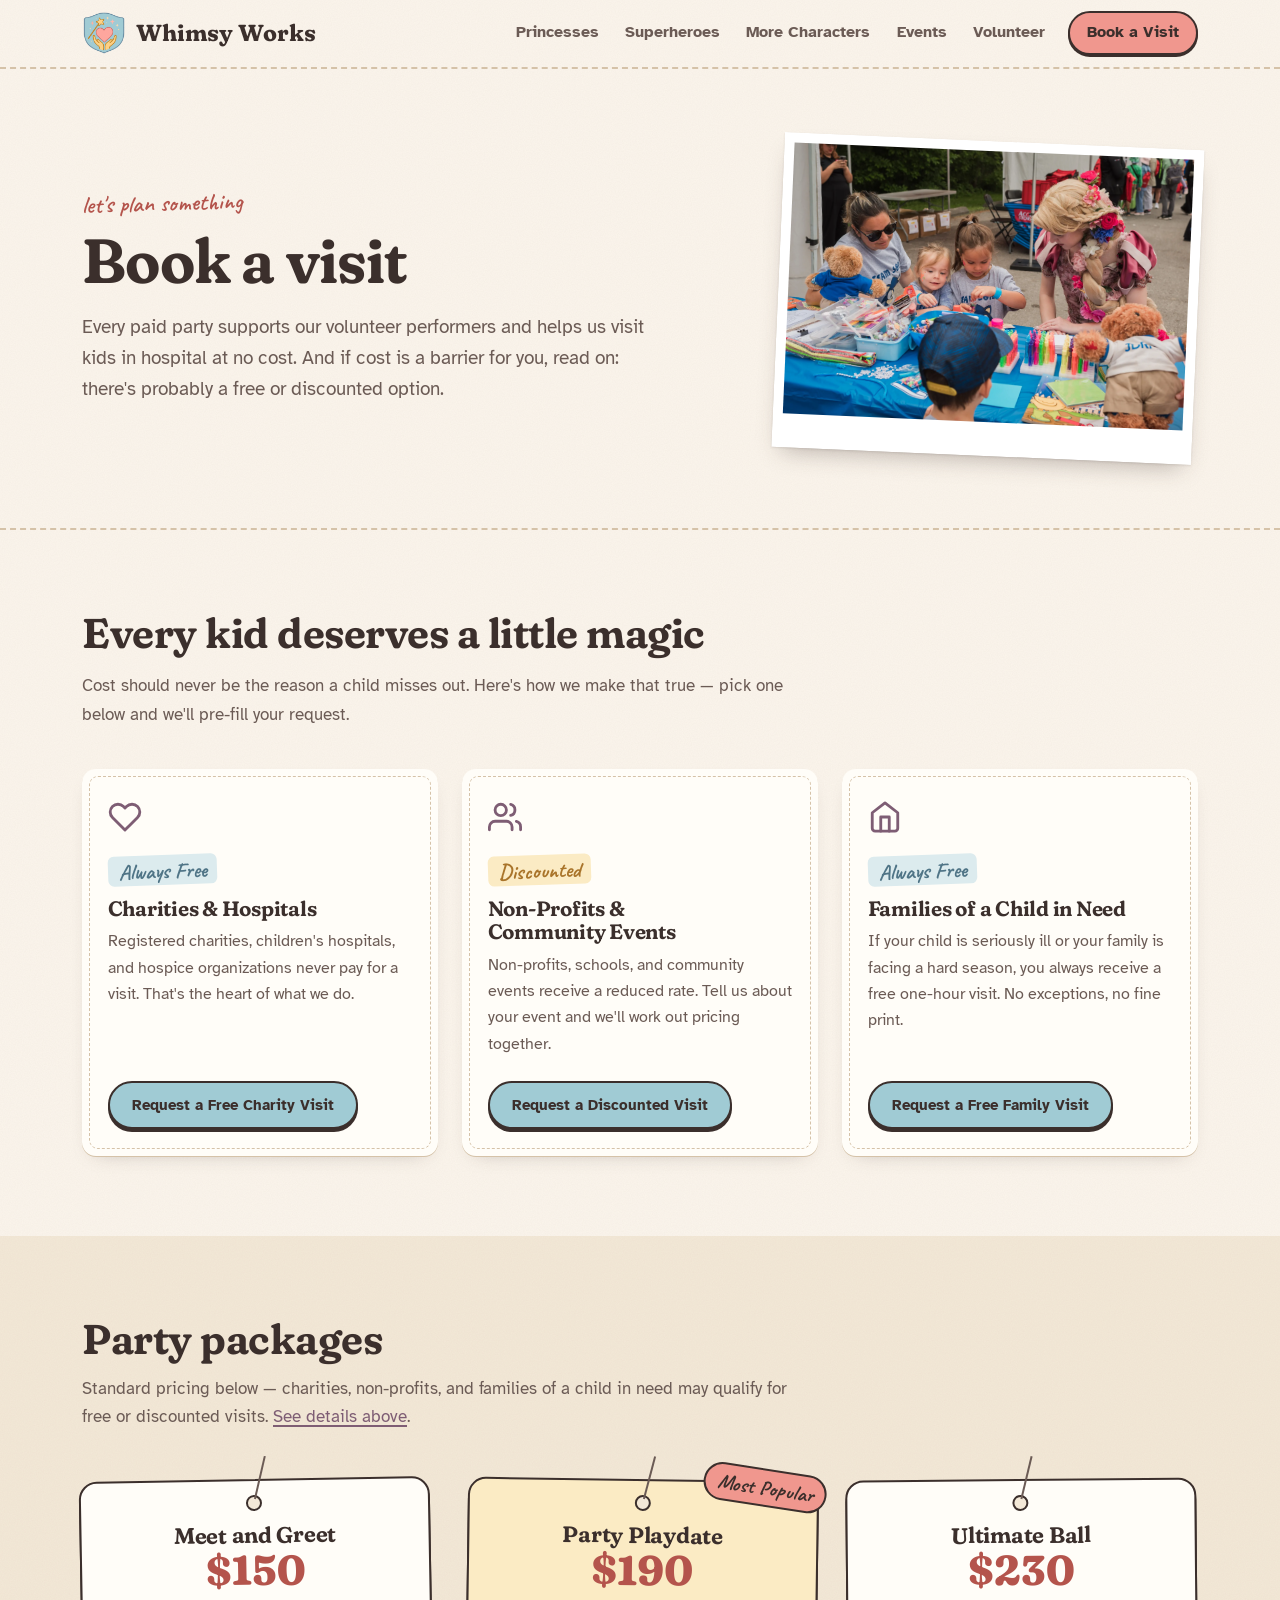
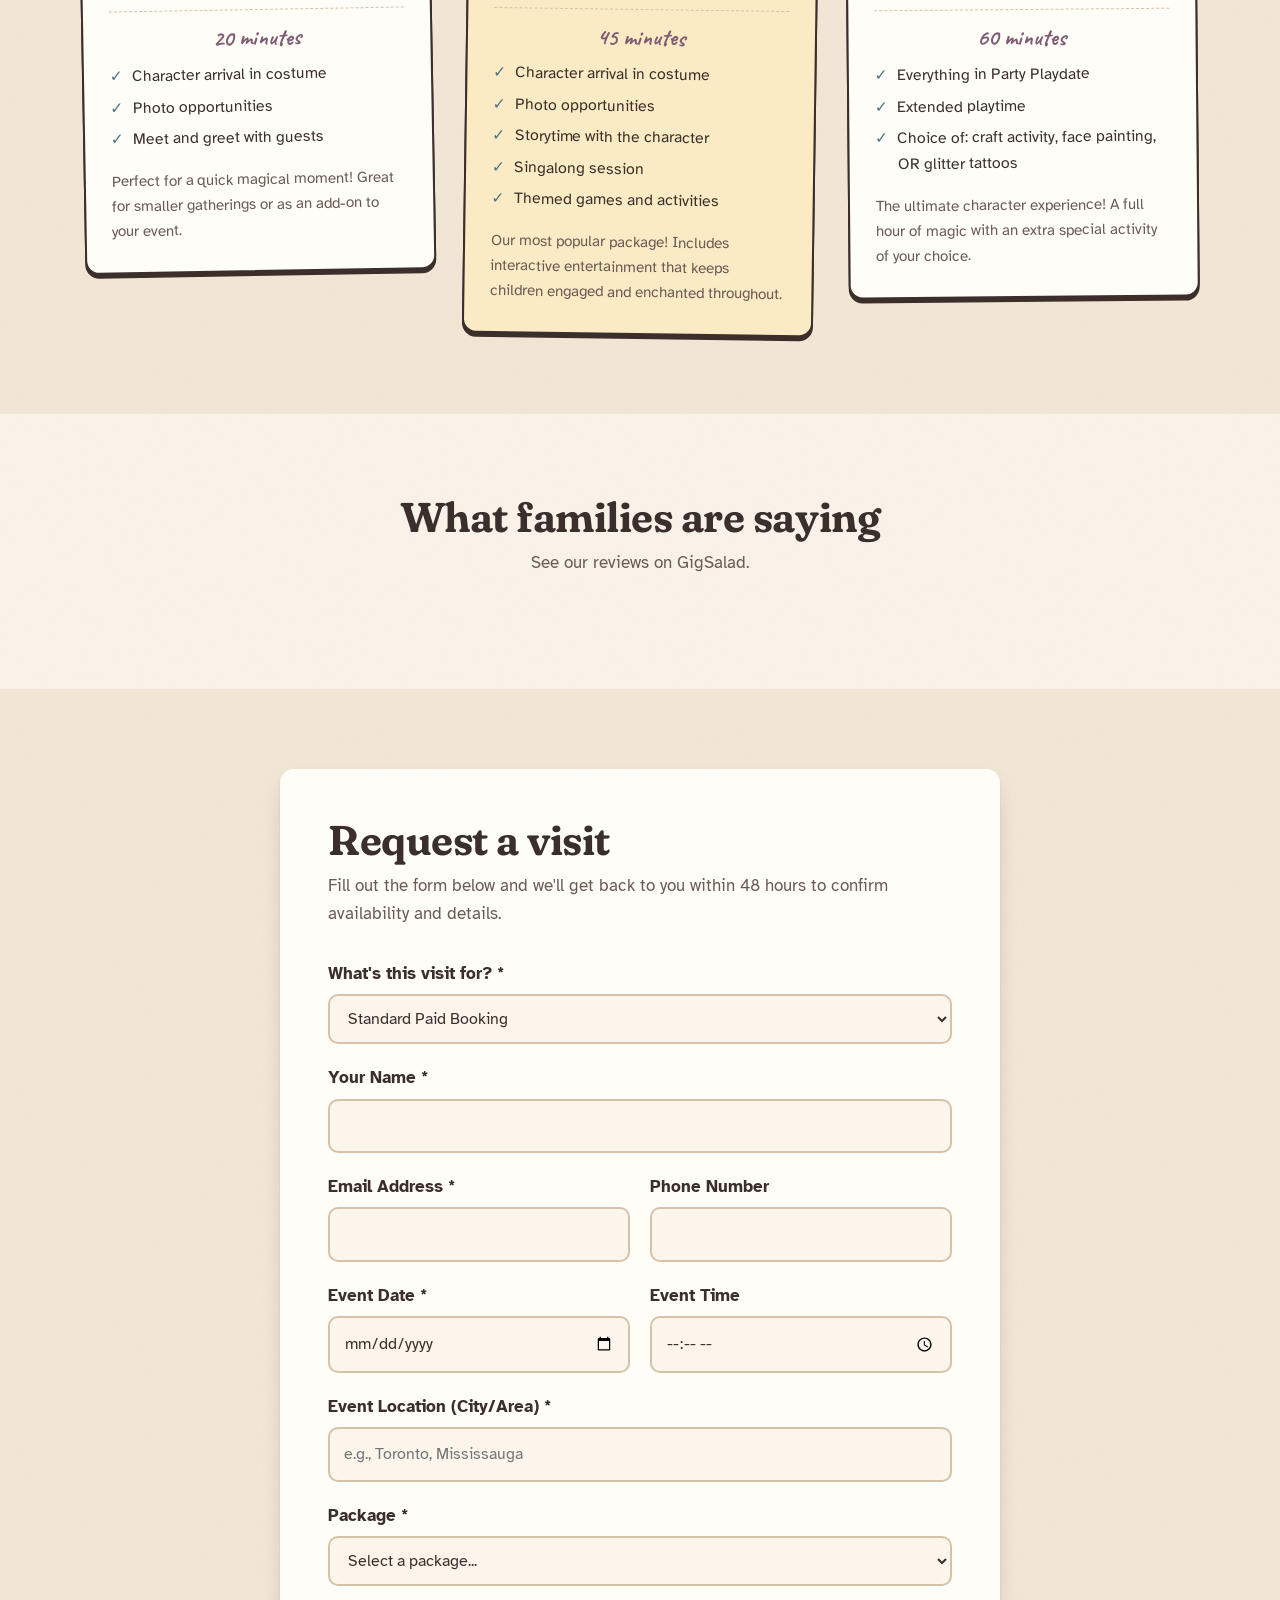
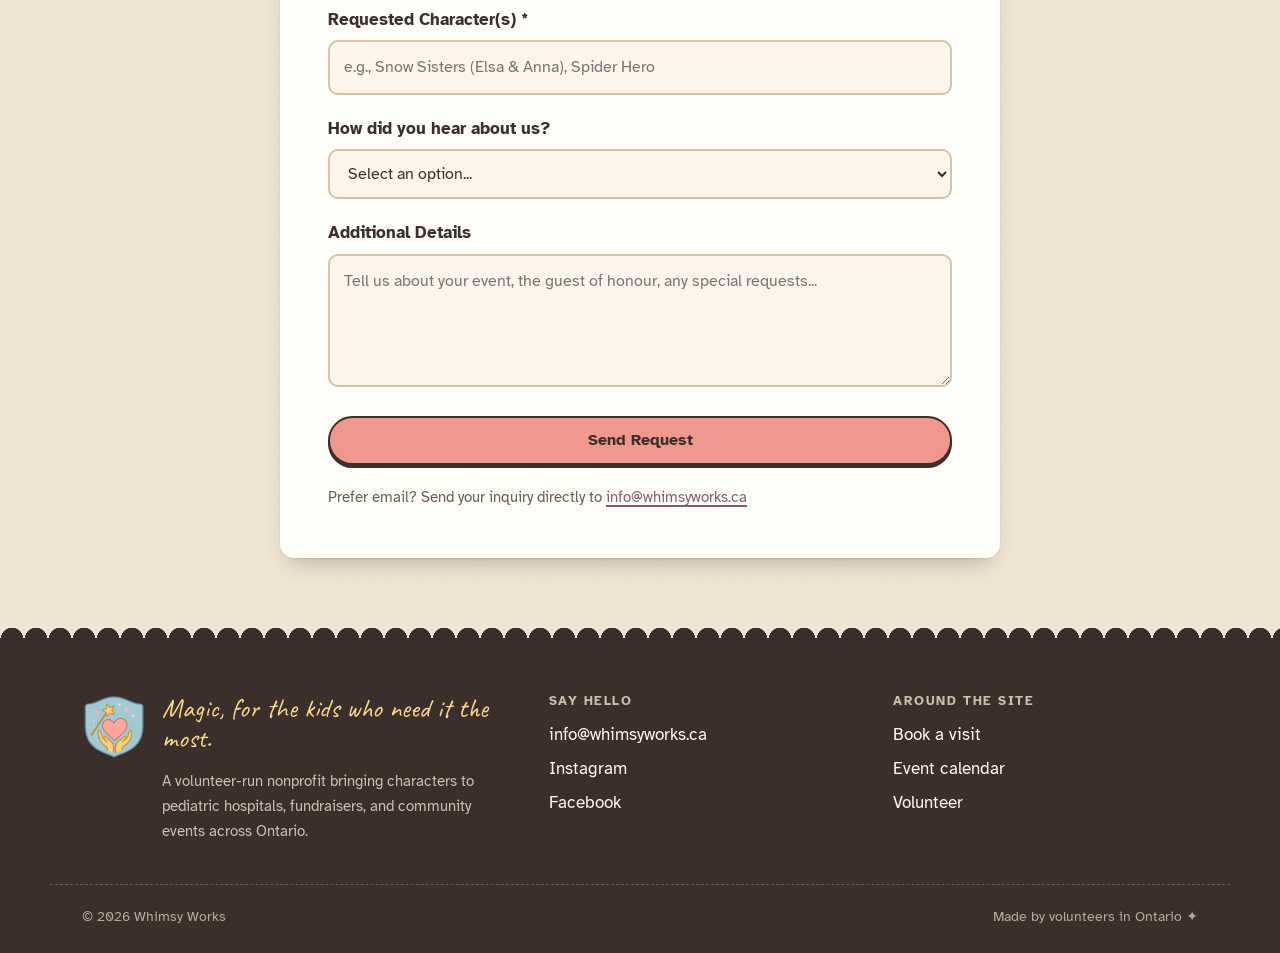
==== commit e589f2ee: "Book a Visit as the header button, unlisted Meet the Cast page, new Elsa and Georgetown photos - Hea" ====
--- a/book.html
+++ b/book.html
@@ -6,7 +6,7 @@
     <title>Book a Visit - Whimsy Works</title>
     <link rel="icon" type="image/png" href="images/shield.webp">
     <meta name="description" content="Book a character visit for your party or event. Choose from our packages: Meet and Greet, Party Playdate, or Ultimate Ball.">
-    <link rel="stylesheet" href="styles.css">
+    <link rel="stylesheet" href="styles.css?v=2026-11-20a">
     <link rel="preconnect" href="https://fonts.googleapis.com">
     <link rel="preconnect" href="https://fonts.gstatic.com" crossorigin>
     <link href="https://fonts.googleapis.com/css2?family=Atkinson+Hyperlegible:ital,wght@0,400;0,700;1,400&family=Caveat:wght@500..700&family=Fraunces:ital,opsz,wght,SOFT,WONK@0,9..144,400..800,0..100,0..1;1,9..144,400..800,0..100,0..1&display=swap" rel="stylesheet">
@@ -17,15 +17,15 @@
         <div class="header-container">
             <a href="index.html" class="logo"><img src="images/shield.webp" alt="" class="logo-img" width="44" height="44">Whimsy Works</a>
             <button class="mobile-menu-btn" aria-label="Menu" aria-expanded="false">
-                <span></span><span></span><span></span>
+                <span class="bars" aria-hidden="true"><span></span><span></span><span></span></span><span class="menu-word">Menu</span>
             </button>
             <nav class="nav" aria-label="Main">
                 <a href="princesses.html" class="nav-link">Princesses</a>
                 <a href="superheros.html" class="nav-link">Superheroes</a>
                 <a href="more-characters.html" class="nav-link">More Characters</a>
                 <a href="events.html" class="nav-link">Events</a>
-                <a href="book.html" class="nav-link" aria-current="page">Book a Visit</a>
-                <a href="volunteer.html" class="nav-link btn-primary">Volunteer</a>
+                <a href="volunteer.html" class="nav-link">Volunteer</a>
+                <a href="book.html" class="nav-link btn-primary" aria-current="page">Book a Visit</a>
             </nav>
         </div>
     </header>
@@ -284,6 +284,6 @@
         </div>
     </footer>
 
-    <script src="script.js"></script>
+    <script src="script.js?v=2026-11-20a"></script>
 </body>
 </html>
--- a/styles.css
+++ b/styles.css
@@ -287,28 +287,40 @@
 .nav .btn-primary:hover { background: #F4A8A0; }
 
 .mobile-menu-btn {
+    -webkit-appearance: none;
+    appearance: none;
     display: none;
+    align-items: center;
+    gap: 0.55rem;
+    padding: 0.55rem 1rem 0.55rem 0.85rem;
+    background: var(--butter-soft);
+    color: var(--ink);
+    border: 2px solid var(--ink);
+    border-radius: 999px;
+    box-shadow: 0 3px 0 var(--ink);
+    font-size: 0.95rem;
+    font-weight: 700;
+    line-height: 1;
+    font-family: inherit;
+    cursor: pointer;
+}
+.mobile-menu-btn:active { transform: translateY(2px); box-shadow: 0 1px 0 var(--ink); }
+.mobile-menu-btn .bars {
+    display: flex;
     flex-direction: column;
-    justify-content: center;
-    gap: 5px;
-    width: 46px;
-    height: 46px;
-    padding: 11px;
-    background: var(--card);
-    border: 2px solid var(--ink);
-    border-radius: 12px;
-    cursor: pointer;
-}
-.mobile-menu-btn span {
+    gap: 4px;
+    width: 18px;
+}
+.mobile-menu-btn .bars span {
     display: block;
     height: 2.5px;
     background: var(--ink);
     border-radius: 2px;
     transition: transform 0.25s ease, opacity 0.2s ease;
 }
-.mobile-menu-btn.active span:nth-child(1) { transform: translateY(7.5px) rotate(45deg); }
-.mobile-menu-btn.active span:nth-child(2) { opacity: 0; }
-.mobile-menu-btn.active span:nth-child(3) { transform: translateY(-7.5px) rotate(-45deg); }
+.mobile-menu-btn.active .bars span:nth-child(1) { transform: translateY(6.5px) rotate(45deg); }
+.mobile-menu-btn.active .bars span:nth-child(2) { opacity: 0; }
+.mobile-menu-btn.active .bars span:nth-child(3) { transform: translateY(-6.5px) rotate(-45deg); }
 
 @media (max-width: 960px) {
     .mobile-menu-btn { display: flex; }
@@ -470,6 +482,31 @@
     align-items: center;
 }
 .story-photo { --tilt: -2.5deg; --ratio: 4 / 3; --focus: center 35%; max-width: 480px; }
+/* Front-hall mirror: one snapshot that flips through outfits */
+.story-photo.mirror { width: 100%; max-width: 400px; padding-bottom: 2.75rem; }
+.mirror-frame {
+    -webkit-appearance: none;
+    appearance: none;
+    -webkit-tap-highlight-color: transparent;
+    position: relative;
+    display: block;
+    width: 100%;
+    aspect-ratio: 3 / 4;
+    padding: 0;
+    border: 0;
+    background: var(--paper-deep);
+    cursor: pointer;
+}
+.mirror-frame:focus-visible { outline: 3px solid var(--coral-deep); outline-offset: 4px; }
+.mirror-frame img {
+    position: absolute;
+    inset: 0;
+    height: 100%;
+    aspect-ratio: auto;
+    opacity: 0;
+    transition: opacity 0.35s ease;
+}
+.mirror-frame img.is-on { opacity: 1; }
 .story-text h2 { margin-bottom: 1.25rem; }
 .story-text p { color: var(--ink-soft); }
 
@@ -509,12 +546,13 @@
 
 /* ---------- Scrapbook ---------- */
 .scrapbook {
-    display: grid;
-    grid-template-columns: repeat(auto-fit, minmax(230px, 1fr));
+    display: flex;
+    flex-wrap: wrap;
+    justify-content: center;
     gap: 2.75rem 2rem;
-    align-items: start;
-}
-.scrapbook .snap { --ratio: 4 / 3; }
+    align-items: flex-start;
+}
+.scrapbook .snap { --ratio: 4 / 3; flex: 0 1 calc((100% - 4rem) / 3); min-width: 270px; }
 .scrapbook .snap:nth-child(3n+1) { --tilt: -2deg; --tape-tilt: -6deg; }
 .scrapbook .snap:nth-child(3n+2) { --tilt: 1.5deg; --tape-tilt: 3deg; margin-top: 1.5rem; }
 .scrapbook .snap:nth-child(3n)   { --tilt: -0.75deg; --tape-tilt: -2deg; }
@@ -599,6 +637,35 @@
 @media (max-width: 860px) { .cast-grid { grid-template-columns: 1fr 1fr; } }
 @media (max-width: 540px) { .cast-grid { grid-template-columns: 1fr; max-width: 360px; margin: 0 auto; } }
 
+/* Phones: the scrapbook and cast become swipeable strips instead of a long stack */
+@media (max-width: 600px) {
+    .scrapbook,
+    .cast-grid {
+        display: flex;
+        flex-wrap: nowrap;
+        justify-content: flex-start;
+        gap: 1.25rem;
+        max-width: none;
+        margin: 0 calc(-1 * var(--gutter));
+        padding: 1.5rem var(--gutter) 1.75rem;
+        overflow-x: auto;
+        scroll-snap-type: x mandatory;
+        scroll-padding: 0 var(--gutter);
+        scrollbar-width: none;
+        -webkit-overflow-scrolling: touch;
+    }
+    .scrapbook::-webkit-scrollbar,
+    .cast-grid::-webkit-scrollbar { display: none; }
+    .scrapbook > *,
+    .scrapbook .snap,
+    .cast-grid > * {
+        flex: 0 0 80%;
+        min-width: 0;
+        scroll-snap-align: start;
+    }
+    .scrapbook .snap:nth-child(3n+2) { margin-top: 0; }
+}
+
 /* ---------- Who pays for what ---------- */
 .ways-grid {
     display: grid;
@@ -644,6 +711,8 @@
 .friends-row img {
     height: 64px;
     width: auto;
+    max-width: 210px;
+    object-fit: contain;
     mix-blend-mode: multiply;
     filter: saturate(0.85);
 }
@@ -1368,3 +1437,70 @@
     html { scroll-behavior: auto; }
     *, *::before, *::after { transition: none !important; }
 }
+
+/* =============================================
+   MEET THE CAST (volunteers)
+   ============================================= */
+.crew-grid {
+    display: grid;
+    grid-template-columns: repeat(3, minmax(0, 1fr));
+    gap: 2.25rem 2rem;
+}
+.crew-grid-leads { grid-template-columns: repeat(2, minmax(0, 1fr)); }
+
+.crew-card { padding: 1.75rem 1.5rem 1.6rem; }
+.crew-card .snap { --ratio: 1 / 1; width: 100%; max-width: 230px; margin: 0.5rem auto 0; padding-bottom: 10px; }
+.crew-card:nth-child(3n+1) .snap { --tilt: -2deg; --tape-tilt: -5deg; }
+.crew-card:nth-child(3n+2) .snap { --tilt: 1.5deg; --tape-tilt: 4deg; }
+.crew-card:nth-child(3n)   .snap { --tilt: -1deg; --tape-tilt: -2deg; }
+.crew-card .placeholder-image img { min-height: 0; color: transparent; } /* hide broken-image alt text behind the placeholder note */
+
+.crew-body { margin-top: 1.4rem; text-align: center; }
+.crew-body h3 { font-size: 1.55rem; }
+.crew-title {
+    display: inline-block;
+    margin-top: 0.4rem;
+    padding: 0.2rem 0.75rem;
+    font-size: 0.85rem;
+    font-weight: 700;
+    color: var(--mauve);
+    background: var(--mauve-soft);
+    border-radius: 999px;
+}
+.crew-plays {
+    list-style: none;
+    display: flex;
+    flex-wrap: wrap;
+    justify-content: center;
+    gap: 0.35rem;
+    margin-top: 0.85rem;
+}
+.crew-plays li {
+    font-size: 0.85rem;
+    padding: 0.15rem 0.6rem;
+    border: 1.5px dashed var(--line-strong);
+    border-radius: 999px;
+    color: var(--ink-soft);
+}
+.crew-qa { margin-top: 1.25rem; text-align: left; display: grid; gap: 0.85rem; }
+.crew-qa dt { font-family: var(--font-hand); font-weight: 600; font-size: 1.3rem; line-height: 1.1; color: var(--coral-deep); }
+.crew-qa dd { margin-top: 0.15rem; font-size: 0.98rem; color: var(--ink); }
+.crew-qa dd.crew-placeholder { color: var(--ink-soft); font-style: italic; opacity: 0.75; }
+
+/* Leads: photo beside the words */
+.crew-lead { display: grid; grid-template-columns: 200px 1fr; gap: 1.75rem; align-items: start; padding: 2rem; }
+.crew-lead .snap { margin: 0.5rem 0 0; }
+.crew-lead .crew-body { margin-top: 0; text-align: left; }
+.crew-lead .crew-plays { justify-content: flex-start; }
+
+@media (max-width: 1020px) {
+    .crew-grid-leads { grid-template-columns: 1fr; max-width: 640px; }
+    .crew-grid { grid-template-columns: repeat(2, minmax(0, 1fr)); }
+}
+@media (max-width: 640px) {
+    .crew-grid { grid-template-columns: 1fr; }
+    .crew-lead { grid-template-columns: 1fr; }
+    .crew-lead .snap { margin: 0.5rem auto 0; }
+    .crew-lead .crew-body { text-align: center; }
+    .crew-lead .crew-plays { justify-content: center; }
+}
